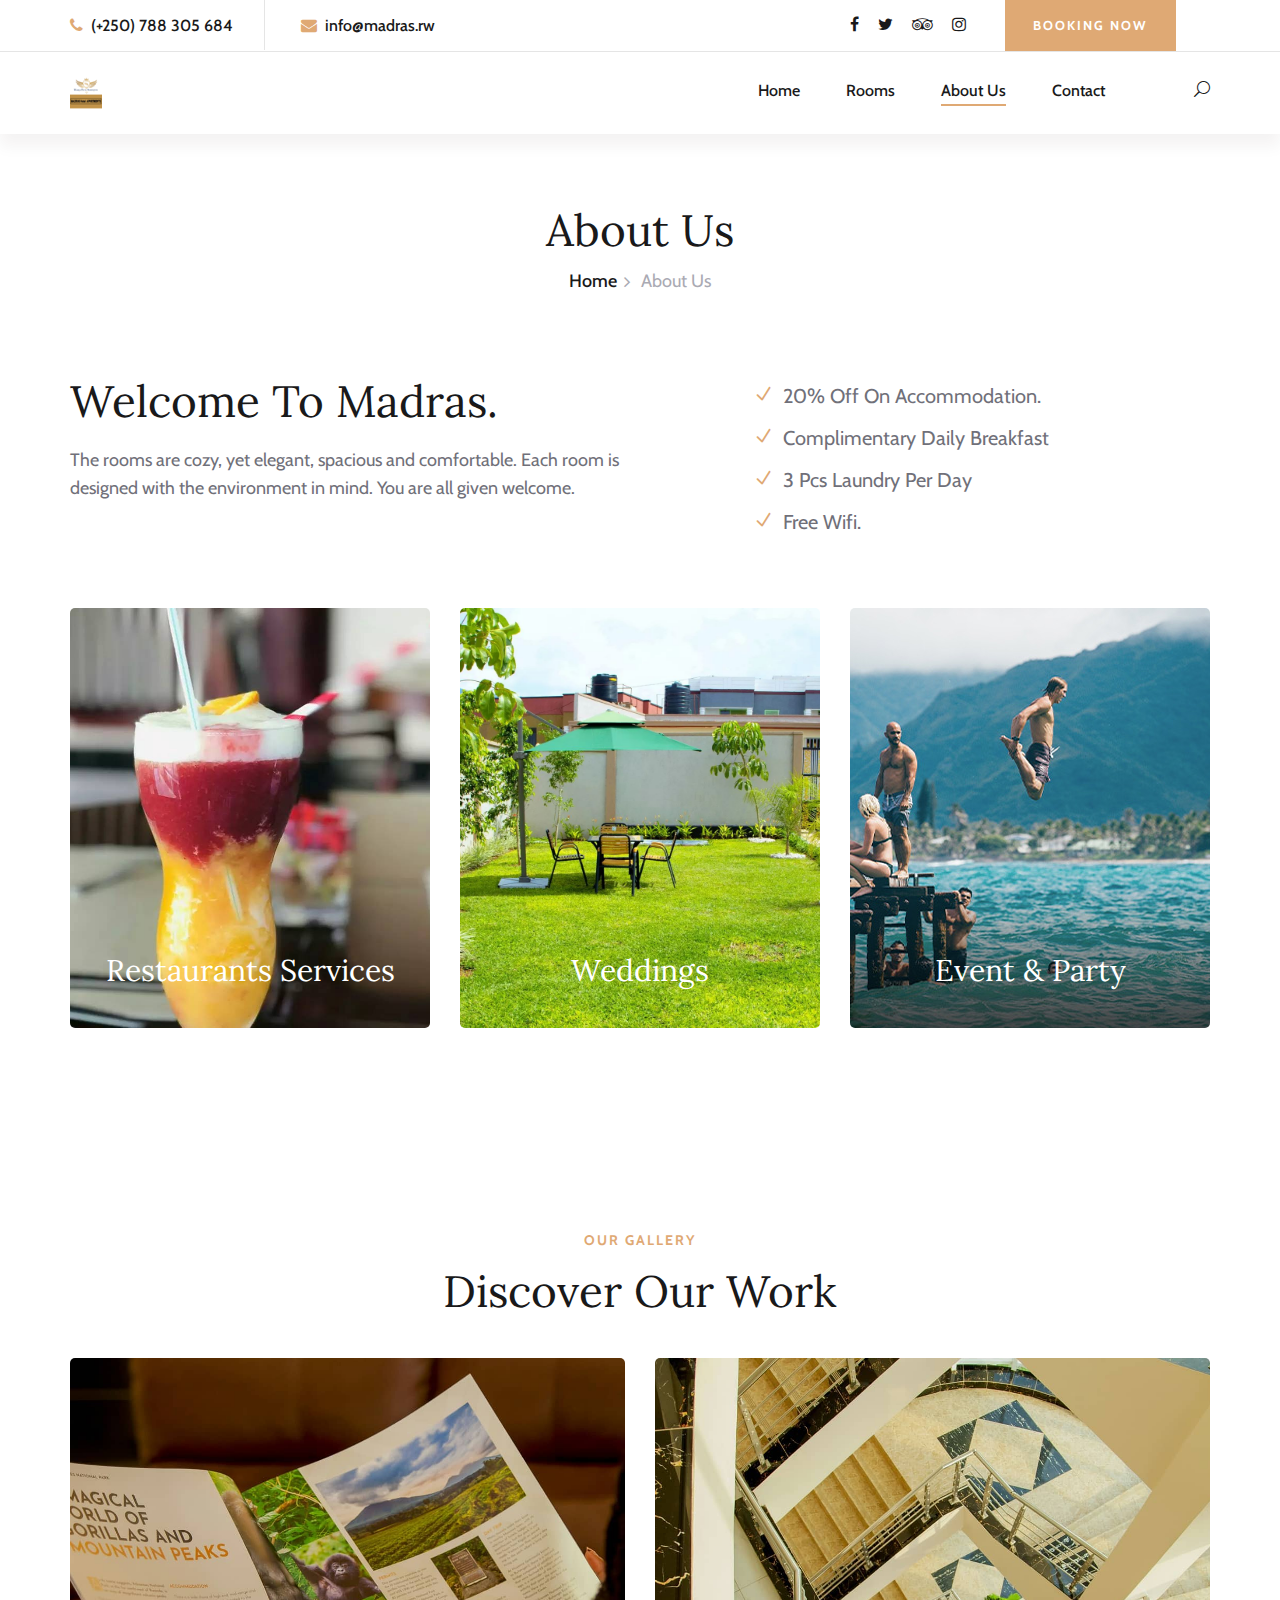
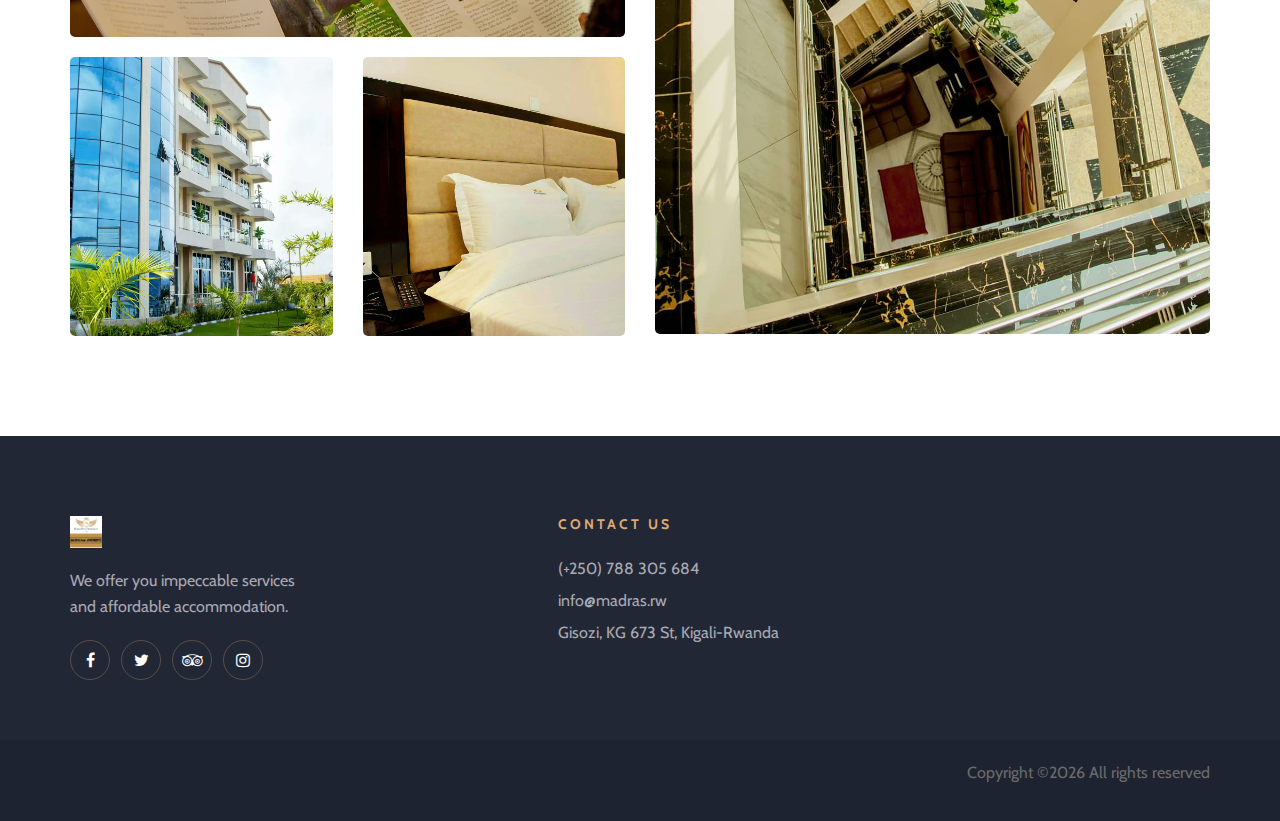
==== about-us.html @ 55b296b3 "Hotel design" ====
<!DOCTYPE html>
<html lang="zxx">

<head>
    <meta charset="UTF-8">
    <meta name="description" content="Sona Template">
    <meta name="keywords" content="Sona, unica, creative, html">
    <meta name="viewport" content="width=device-width, initial-scale=1.0">
    <meta http-equiv="X-UA-Compatible" content="ie=edge">
    <title>Sona | Template</title>

    <!-- Google Font -->
    <link href="https://fonts.googleapis.com/css?family=Lora:400,700&display=swap" rel="stylesheet">
    <link href="https://fonts.googleapis.com/css?family=Cabin:400,500,600,700&display=swap" rel="stylesheet">

    <!-- Css Styles -->
    <link rel="stylesheet" href="css/bootstrap.min.css" type="text/css">
    <link rel="stylesheet" href="css/font-awesome.min.css" type="text/css">
    <link rel="stylesheet" href="css/elegant-icons.css" type="text/css">
    <link rel="stylesheet" href="css/flaticon.css" type="text/css">
    <link rel="stylesheet" href="css/owl.carousel.min.css" type="text/css">
    <link rel="stylesheet" href="css/nice-select.css" type="text/css">
    <link rel="stylesheet" href="css/jquery-ui.min.css" type="text/css">
    <link rel="stylesheet" href="css/magnific-popup.css" type="text/css">
    <link rel="stylesheet" href="css/slicknav.min.css" type="text/css">
    <link rel="stylesheet" href="css/style.css" type="text/css">
</head>

<body>
    <!-- Page Preloder -->
    <div id="preloder">
        <div class="loader"></div>
    </div>

    <!-- Offcanvas Menu Section Begin -->
    <div class="offcanvas-menu-overlay"></div>
    <div class="canvas-open">
        <i class="icon_menu"></i>
    </div>
    <div class="offcanvas-menu-wrapper">
        <div class="canvas-close">
            <i class="icon_close"></i>
        </div>
        <div class="search-icon search-switch">
            <i class="icon_search"></i>
        </div>
        <!-- <div class="header-configure-area">
            <div class="language-option">
                <img src="img/flag.jpg" alt="">
                <span>EN <i class="fa fa-angle-down"></i></span>
                <div class="flag-dropdown">
                    <ul>
                        <li><a href="#">Zi</a></li>
                        <li><a href="#">Fr</a></li>
                    </ul>
                </div>
            </div>
            <a href="#" class="bk-btn">Booking Now</a>
        </div> -->
        <nav class="mainmenu mobile-menu">
            <ul>
                <li><a href="./index.html">Home</a></li>
                <li><a href="./rooms.html">Rooms</a></li>
                <li class="active"><a href="./about-us.html">About Us</a></li>
                <li><a href="./contact.html">Contact</a></li>
            </ul>
        </nav>
        <div id="mobile-menu-wrap"></div>
        <div class="top-social">
            <a href="https://web.facebook.com/madras.madras.7393"><i class="fa fa-facebook"></i></a>
            <a href="https://twitter.com/MadrasApartment"><i class="fa fa-twitter"></i></a>
            <a href="https://www.tripadvisor.com/Hotel_Review-g293829-d23548851-Reviews-Madras_Hotel_Apartments-Kigali_Kigali_Province.html"><i class="fa fa-tripadvisor"></i></a>
            <a href="https://www.instagram.com/madras_apartments/"><i class="fa fa-instagram"></i></a>
        </div>
        <ul class="top-widget">
            <li><i class="fa fa-phone"></i> (+250) 788 305 684</li>
            <li><i class="fa fa-envelope"></i> info@madras.rw</li>
        </ul>
    </div>
    <!-- Offcanvas Menu Section End -->

    <!-- Header Section Begin -->
    <header class="header-section header-normal">
        <div class="top-nav">
            <div class="container">
                <div class="row">
                    <div class="col-lg-6">
                        <ul class="tn-left">
                            <li><i class="fa fa-phone"></i> (+250) 788 305 684</li>
                            <li><i class="fa fa-envelope"></i> info@madras.rw</li>
                        </ul>
                    </div>
                    <div class="col-lg-6">
                        <div class="tn-right">
                            <div class="top-social">
                                <a href="https://web.facebook.com/madras.madras.7393"><i class="fa fa-facebook"></i></a>
                                <a href="https://twitter.com/MadrasApartment"><i class="fa fa-twitter"></i></a>
                                <a href="https://www.tripadvisor.com/Hotel_Review-g293829-d23548851-Reviews-Madras_Hotel_Apartments-Kigali_Kigali_Province.html"><i class="fa fa-tripadvisor"></i></a>
                                <a href="https://www.instagram.com/madras_apartments/"><i class="fa fa-instagram"></i></a>
                            </div>
                            <a href="#" class="bk-btn">Booking Now</a>
                            <div class="language-option">
                                
                            </div>
                        </div>
                    </div>
                </div>
            </div>
        </div>
        <div class="menu-item">
            <div class="container">
                <div class="row">
                    <div class="col-lg-2">
                        <div class="logo">
                            <a href="./index.html">
                                <img src="img/madras/logo.png" alt="">
                            </a>
                        </div>
                    </div>
                    <div class="col-lg-10">
                        <div class="nav-menu">
                            <nav class="mainmenu">
                                <ul>
                                    <li><a href="./index.html">Home</a></li>
                                    <li><a href="./rooms.html">Rooms</a></li>
                                    <li class="active"><a href="./about-us.html">About Us</a></li>
                                    <li><a href="./contact.html">Contact</a></li>
                                </ul>
                            </nav>
                            <div class="nav-right search-switch">
                                <i class="icon_search"></i>
                            </div>
                        </div>
                    </div>
                </div>
            </div>
        </div>
    </header>
    <!-- Header End -->

    <!-- Breadcrumb Section Begin -->
    <div class="breadcrumb-section">
        <div class="container">
            <div class="row">
                <div class="col-lg-12">
                    <div class="breadcrumb-text">
                        <h2>About Us</h2>
                        <div class="bt-option">
                            <a href="./index.html">Home</a>
                            <span>About Us</span>
                        </div>
                    </div>
                </div>
            </div>
        </div>
    </div>
    <!-- Breadcrumb Section End -->

    <!-- About Us Page Section Begin -->
    <section class="aboutus-page-section spad">
        <div class="container">
            <div class="about-page-text">
                <div class="row">
                    <div class="col-lg-6">
                        <div class="ap-title">
                            <h2>Welcome To Madras.</h2>
                            <p>The rooms are cozy, yet elegant, spacious and comfortable.
                                Each room is designed with the environment in mind. You are all given welcome.</p>
                        </div>
                    </div>
                    <div class="col-lg-5 offset-lg-1">
                        <ul class="ap-services">
                            <li><i class="icon_check"></i> 20% Off On Accommodation.</li>
                            <li><i class="icon_check"></i> Complimentary Daily Breakfast</li>
                            <li><i class="icon_check"></i> 3 Pcs Laundry Per Day</li>
                            <li><i class="icon_check"></i> Free Wifi.</li>
                            <!-- <li><i class="icon_check"></i> Discount 20% On F&B</li> -->
                        </ul>
                    </div>
                </div>
            </div>
            <div class="about-page-services">
                <div class="row">
                    <div class="col-md-4">
                        <div class="ap-service-item set-bg" data-setbg="img/madras/smoothie.jpg">
                            <div class="api-text">
                                <h3>Restaurants Services</h3>
                            </div>
                        </div>
                    </div>
                    <div class="col-md-4">
                        <div class="ap-service-item set-bg" data-setbg="img/madras/terrace.webp">
                            <div class="api-text">
                                <h3>Weddings</h3>
                            </div>
                        </div>
                    </div>
                    <div class="col-md-4">
                        <div class="ap-service-item set-bg" data-setbg="img/about/about-p3.jpg">
                            <div class="api-text">
                                <h3>Event & Party</h3>
                            </div>
                        </div>
                    </div>
                </div>
            </div>
        </div>
    </section>
    <!-- About Us Page Section End -->

    <!-- Gallery Section Begin -->
    <section class="gallery-section spad">
        <div class="container">
            <div class="row">
                <div class="col-lg-12">
                    <div class="section-title">
                        <span>Our Gallery</span>
                        <h2>Discover Our Work</h2>
                    </div>
                </div>
            </div>
            <div class="row">
                <div class="col-lg-6">
                    <div class="gallery-item set-bg" data-setbg="img/madras/lobby2.jpg">
                        <div class="gi-text">
                            <h3>Room Luxury</h3>
                        </div>
                    </div>
                    <div class="row">
                        <div class="col-sm-6">
                            <div class="gallery-item set-bg" data-setbg="img/madras/morningview.webp">
                                <div class="gi-text">
                                    <h3>Room Luxury</h3>
                                </div>
                            </div>
                        </div>
                        <div class="col-sm-6">
                            <div class="gallery-item set-bg" data-setbg="img/madras/livingroom6.jpg">
                                <div class="gi-text">
                                    <h3>Room Luxury</h3>
                                </div>
                            </div>
                        </div>
                    </div>
                </div>
                <div class="col-lg-6">
                    <div class="gallery-item large-item set-bg" data-setbg="img/madras/stairsview.jpg">
                        <div class="gi-text">
                            <h3>Room Luxury</h3>
                        </div>
                    </div>
                </div>
            </div>
        </div>
    </section>
    <!-- Gallery Section End -->

    <!-- Footer Section Begin -->
    <footer class="footer-section">
        <div class="container">
            <div class="footer-text">
                <div class="row">
                    <div class="col-lg-4">
                        <div class="ft-about">
                            <div class="logo">
                                <a href="#">
                                    <img src="img/madras/logo.png" alt="">
                                </a>
                            </div>
                            <p>We offer you impeccable services <br /> and affordable accommodation.</p>
                            <div class="fa-social">
                                <a href="https://web.facebook.com/madras.madras.7393"><i class="fa fa-facebook"></i></a>
                                <a href="https://twitter.com/MadrasApartment"><i class="fa fa-twitter"></i></a>
                                <a href="https://www.tripadvisor.com/Hotel_Review-g293829-d23548851-Reviews-Madras_Hotel_Apartments-Kigali_Kigali_Province.html"><i class="fa fa-tripadvisor"></i></a>
                                <a href="https://www.instagram.com/madras_apartments/"><i class="fa fa-instagram"></i></a>
                            </div>
                        </div>
                    </div>
                    <div class="col-lg-3 offset-lg-1">
                        <div class="ft-contact">
                            <h6>Contact Us</h6>
                            <ul>
                                <li>(+250) 788 305 684</li>
                                <li>info@madras.rw</li>
                                <li>Gisozi, KG 673 St, Kigali-Rwanda</li>
                            </ul>
                        </div>
                    </div>
                    <div class="col-lg-3 offset-lg-1">
                        
                    </div>
                </div>
            </div>
        </div>
        <div class="copyright-option">
            <div class="container">
                <div class="row">
                    <div class="col-lg-7">
                        <!-- <ul>
                            <li><a href="#">Contact</a></li>
                            <li><a href="#">Terms of use</a></li>
                            <li><a href="#">Privacy</a></li>
                            <li><a href="#">Environmental Policy</a></li>
                        </ul> -->
                    </div>
                    <div class="col-lg-5">
                        <div class="co-text"><p>Copyright &copy;<script>document.write(new Date().getFullYear());</script> All rights reserved </p></div>
                    </div>
                </div>
            </div>
        </div>
    </footer>
    <!-- Footer Section End -->

    <!-- Search model Begin -->
    <div class="search-model">
        <div class="h-100 d-flex align-items-center justify-content-center">
            <div class="search-close-switch"><i class="icon_close"></i></div>
            <form class="search-model-form">
                <input type="text" id="search-input" placeholder="Search here.....">
            </form>
        </div>
    </div>
    <!-- Search model end -->

    <!-- Js Plugins -->
    <script src="js/jquery-3.3.1.min.js"></script>
    <script src="js/bootstrap.min.js"></script>
    <script src="js/jquery.magnific-popup.min.js"></script>
    <script src="js/jquery.nice-select.min.js"></script>
    <script src="js/jquery-ui.min.js"></script>
    <script src="js/jquery.slicknav.js"></script>
    <script src="js/owl.carousel.min.js"></script>
    <script src="js/main.js"></script>
</body>

</html>
---- css/elegant-icons.css ----
@font-face {
	font-family: 'ElegantIcons';
	src:url('../fonts/ElegantIcons.eot');
	src:url('../fonts/ElegantIcons.eot?#iefix') format('embedded-opentype'),
		url('../fonts/ElegantIcons.woff') format('woff'),
		url('../fonts/ElegantIcons.ttf') format('truetype'),
		url('../fonts/ElegantIcons.svg#ElegantIcons') format('svg');
	font-weight: normal;
	font-style: normal;
}

/* Use the following CSS code if you want to use data attributes for inserting your icons */
[data-icon]:before {
	font-family: 'ElegantIcons';
	content: attr(data-icon);
	speak: none;
	font-weight: normal;
	font-variant: normal;
	text-transform: none;
	line-height: 1;
	-webkit-font-smoothing: antialiased;
	-moz-osx-font-smoothing: grayscale;
}

/* Use the following CSS code if you want to have a class per icon */
/*
Instead of a list of all class selectors,
you can use the generic selector below, but it's slower:
[class*="your-class-prefix"] {
*/
.arrow_up, .arrow_down, .arrow_left, .arrow_right, .arrow_left-up, .arrow_right-up, .arrow_right-down, .arrow_left-down, .arrow-up-down, .arrow_up-down_alt, .arrow_left-right_alt, .arrow_left-right, .arrow_expand_alt2, .arrow_expand_alt, .arrow_condense, .arrow_expand, .arrow_move, .arrow_carrot-up, .arrow_carrot-down, .arrow_carrot-left, .arrow_carrot-right, .arrow_carrot-2up, .arrow_carrot-2down, .arrow_carrot-2left, .arrow_carrot-2right, .arrow_carrot-up_alt2, .arrow_carrot-down_alt2, .arrow_carrot-left_alt2, .arrow_carrot-right_alt2, .arrow_carrot-2up_alt2, .arrow_carrot-2down_alt2, .arrow_carrot-2left_alt2, .arrow_carrot-2right_alt2, .arrow_triangle-up, .arrow_triangle-down, .arrow_triangle-left, .arrow_triangle-right, .arrow_triangle-up_alt2, .arrow_triangle-down_alt2, .arrow_triangle-left_alt2, .arrow_triangle-right_alt2, .arrow_back, .icon_minus-06, .icon_plus, .icon_close, .icon_check, .icon_minus_alt2, .icon_plus_alt2, .icon_close_alt2, .icon_check_alt2, .icon_zoom-out_alt, .icon_zoom-in_alt, .icon_search, .icon_box-empty, .icon_box-selected, .icon_minus-box, .icon_plus-box, .icon_box-checked, .icon_circle-empty, .icon_circle-slelected, .icon_stop_alt2, .icon_stop, .icon_pause_alt2, .icon_pause, .icon_menu, .icon_menu-square_alt2, .icon_menu-circle_alt2, .icon_ul, .icon_ol, .icon_adjust-horiz, .icon_adjust-vert, .icon_document_alt, .icon_documents_alt, .icon_pencil, .icon_pencil-edit_alt, .icon_pencil-edit, .icon_folder-alt, .icon_folder-open_alt, .icon_folder-add_alt, .icon_info_alt, .icon_error-oct_alt, .icon_error-circle_alt, .icon_error-triangle_alt, .icon_question_alt2, .icon_question, .icon_comment_alt, .icon_chat_alt, .icon_vol-mute_alt, .icon_volume-low_alt, .icon_volume-high_alt, .icon_quotations, .icon_quotations_alt2, .icon_clock_alt, .icon_lock_alt, .icon_lock-open_alt, .icon_key_alt, .icon_cloud_alt, .icon_cloud-upload_alt, .icon_cloud-download_alt, .icon_image, .icon_images, .icon_lightbulb_alt, .icon_gift_alt, .icon_house_alt, .icon_genius, .icon_mobile, .icon_tablet, .icon_laptop, .icon_desktop, .icon_camera_alt, .icon_mail_alt, .icon_cone_alt, .icon_ribbon_alt, .icon_bag_alt, .icon_creditcard, .icon_cart_alt, .icon_paperclip, .icon_tag_alt, .icon_tags_alt, .icon_trash_alt, .icon_cursor_alt, .icon_mic_alt, .icon_compass_alt, .icon_pin_alt, .icon_pushpin_alt, .icon_map_alt, .icon_drawer_alt, .icon_toolbox_alt, .icon_book_alt, .icon_calendar, .icon_film, .icon_table, .icon_contacts_alt, .icon_headphones, .icon_lifesaver, .icon_piechart, .icon_refresh, .icon_link_alt, .icon_link, .icon_loading, .icon_blocked, .icon_archive_alt, .icon_heart_alt, .icon_star_alt, .icon_star-half_alt, .icon_star, .icon_star-half, .icon_tools, .icon_tool, .icon_cog, .icon_cogs, .arrow_up_alt, .arrow_down_alt, .arrow_left_alt, .arrow_right_alt, .arrow_left-up_alt, .arrow_right-up_alt, .arrow_right-down_alt, .arrow_left-down_alt, .arrow_condense_alt, .arrow_expand_alt3, .arrow_carrot_up_alt, .arrow_carrot-down_alt, .arrow_carrot-left_alt, .arrow_carrot-right_alt, .arrow_carrot-2up_alt, .arrow_carrot-2dwnn_alt, .arrow_carrot-2left_alt, .arrow_carrot-2right_alt, .arrow_triangle-up_alt, .arrow_triangle-down_alt, .arrow_triangle-left_alt, .arrow_triangle-right_alt, .icon_minus_alt, .icon_plus_alt, .icon_close_alt, .icon_check_alt, .icon_zoom-out, .icon_zoom-in, .icon_stop_alt, .icon_menu-square_alt, .icon_menu-circle_alt, .icon_document, .icon_documents, .icon_pencil_alt, .icon_folder, .icon_folder-open, .icon_folder-add, .icon_folder_upload, .icon_folder_download, .icon_info, .icon_error-circle, .icon_error-oct, .icon_error-triangle, .icon_question_alt, .icon_comment, .icon_chat, .icon_vol-mute, .icon_volume-low, .icon_volume-high, .icon_quotations_alt, .icon_clock, .icon_lock, .icon_lock-open, .icon_key, .icon_cloud, .icon_cloud-upload, .icon_cloud-download, .icon_lightbulb, .icon_gift, .icon_house, .icon_camera, .icon_mail, .icon_cone, .icon_ribbon, .icon_bag, .icon_cart, .icon_tag, .icon_tags, .icon_trash, .icon_cursor, .icon_mic, .icon_compass, .icon_pin, .icon_pushpin, .icon_map, .icon_drawer, .icon_toolbox, .icon_book, .icon_contacts, .icon_archive, .icon_heart, .icon_profile, .icon_group, .icon_grid-2x2, .icon_grid-3x3, .icon_music, .icon_pause_alt, .icon_phone, .icon_upload, .icon_download, .social_facebook, .social_twitter, .social_pinterest, .social_googleplus, .social_tumblr, .social_tumbleupon, .social_wordpress, .social_instagram, .social_dribbble, .social_vimeo, .social_linkedin, .social_rss, .social_deviantart, .social_share, .social_myspace, .social_skype, .social_youtube, .social_picassa, .social_googledrive, .social_flickr, .social_blogger, .social_spotify, .social_delicious, .social_facebook_circle, .social_twitter_circle, .social_pinterest_circle, .social_googleplus_circle, .social_tumblr_circle, .social_stumbleupon_circle, .social_wordpress_circle, .social_instagram_circle, .social_dribbble_circle, .social_vimeo_circle, .social_linkedin_circle, .social_rss_circle, .social_deviantart_circle, .social_share_circle, .social_myspace_circle, .social_skype_circle, .social_youtube_circle, .social_picassa_circle, .social_googledrive_alt2, .social_flickr_circle, .social_blogger_circle, .social_spotify_circle, .social_delicious_circle, .social_facebook_square, .social_twitter_square, .social_pinterest_square, .social_googleplus_square, .social_tumblr_square, .social_stumbleupon_square, .social_wordpress_square, .social_instagram_square, .social_dribbble_square, .social_vimeo_square, .social_linkedin_square, .social_rss_square, .social_deviantart_square, .social_share_square, .social_myspace_square, .social_skype_square, .social_youtube_square, .social_picassa_square, .social_googledrive_square, .social_flickr_square, .social_blogger_square, .social_spotify_square, .social_delicious_square, .icon_printer, .icon_calulator, .icon_building, .icon_floppy, .icon_drive, .icon_search-2, .icon_id, .icon_id-2, .icon_puzzle, .icon_like, .icon_dislike, .icon_mug, .icon_currency, .icon_wallet, .icon_pens, .icon_easel, .icon_flowchart, .icon_datareport, .icon_briefcase, .icon_shield, .icon_percent, .icon_globe, .icon_globe-2, .icon_target, .icon_hourglass, .icon_balance, .icon_rook, .icon_printer-alt, .icon_calculator_alt, .icon_building_alt, .icon_floppy_alt, .icon_drive_alt, .icon_search_alt, .icon_id_alt, .icon_id-2_alt, .icon_puzzle_alt, .icon_like_alt, .icon_dislike_alt, .icon_mug_alt, .icon_currency_alt, .icon_wallet_alt, .icon_pens_alt, .icon_easel_alt, .icon_flowchart_alt, .icon_datareport_alt, .icon_briefcase_alt, .icon_shield_alt, .icon_percent_alt, .icon_globe_alt, .icon_clipboard {
	font-family: 'ElegantIcons';
	speak: none;
	font-style: normal;
	font-weight: normal;
	font-variant: normal;
	text-transform: none;
	line-height: 1;
	-webkit-font-smoothing: antialiased;
}
.arrow_up:before {
	content: "\21";
}
.arrow_down:before {
	content: "\22";
}
.arrow_left:before {
	content: "\23";
}
.arrow_right:before {
	content: "\24";
}
.arrow_left-up:before {
	content: "\25";
}
.arrow_right-up:before {
	content: "\26";
}
.arrow_right-down:before {
	content: "\27";
}
.arrow_left-down:before {
	content: "\28";
}
.arrow-up-down:before {
	content: "\29";
}
.arrow_up-down_alt:before {
	content: "\2a";
}
.arrow_left-right_alt:before {
	content: "\2b";
}
.arrow_left-right:before {
	content: "\2c";
}
.arrow_expand_alt2:before {
	content: "\2d";
}
.arrow_expand_alt:before {
	content: "\2e";
}
.arrow_condense:before {
	content: "\2f";
}
.arrow_expand:before {
	content: "\30";
}
.arrow_move:before {
	content: "\31";
}
.arrow_carrot-up:before {
	content: "\32";
}
.arrow_carrot-down:before {
	content: "\33";
}
.arrow_carrot-left:before {
	content: "\34";
}
.arrow_carrot-right:before {
	content: "\35";
}
.arrow_carrot-2up:before {
	content: "\36";
}
.arrow_carrot-2down:before {
	content: "\37";
}
.arrow_carrot-2left:before {
	content: "\38";
}
.arrow_carrot-2right:before {
	content: "\39";
}
.arrow_carrot-up_alt2:before {
	content: "\3a";
}
.arrow_carrot-down_alt2:before {
	content: "\3b";
}
.arrow_carrot-left_alt2:before {
	content: "\3c";
}
.arrow_carrot-right_alt2:before {
	content: "\3d";
}
.arrow_carrot-2up_alt2:before {
	content: "\3e";
}
.arrow_carrot-2down_alt2:before {
	content: "\3f";
}
.arrow_carrot-2left_alt2:before {
	content: "\40";
}
.arrow_carrot-2right_alt2:before {
	content: "\41";
}
.arrow_triangle-up:before {
	content: "\42";
}
.arrow_triangle-down:before {
	content: "\43";
}
.arrow_triangle-left:before {
	content: "\44";
}
.arrow_triangle-right:before {
	content: "\45";
}
.arrow_triangle-up_alt2:before {
	content: "\46";
}
.arrow_triangle-down_alt2:before {
	content: "\47";
}
.arrow_triangle-left_alt2:before {
	content: "\48";
}
.arrow_triangle-right_alt2:before {
	content: "\49";
}
.arrow_back:before {
	content: "\4a";
}
.icon_minus-06:before {
	content: "\4b";
}
.icon_plus:before {
	content: "\4c";
}
.icon_close:before {
	content: "\4d";
}
.icon_check:before {
	content: "\4e";
}
.icon_minus_alt2:before {
	content: "\4f";
}
.icon_plus_alt2:before {
	content: "\50";
}
.icon_close_alt2:before {
	content: "\51";
}
.icon_check_alt2:before {
	content: "\52";
}
.icon_zoom-out_alt:before {
	content: "\53";
}
.icon_zoom-in_alt:before {
	content: "\54";
}
.icon_search:before {
	content: "\55";
}
.icon_box-empty:before {
	content: "\56";
}
.icon_box-selected:before {
	content: "\57";
}
.icon_minus-box:before {
	content: "\58";
}
.icon_plus-box:before {
	content: "\59";
}
.icon_box-checked:before {
	content: "\5a";
}
.icon_circle-empty:before {
	content: "\5b";
}
.icon_circle-slelected:before {
	content: "\5c";
}
.icon_stop_alt2:before {
	content: "\5d";
}
.icon_stop:before {
	content: "\5e";
}
.icon_pause_alt2:before {
	content: "\5f";
}
.icon_pause:before {
	content: "\60";
}
.icon_menu:before {
	content: "\61";
}
.icon_menu-square_alt2:before {
	content: "\62";
}
.icon_menu-circle_alt2:before {
	content: "\63";
}
.icon_ul:before {
	content: "\64";
}
.icon_ol:before {
	content: "\65";
}
.icon_adjust-horiz:before {
	content: "\66";
}
.icon_adjust-vert:before {
	content: "\67";
}
.icon_document_alt:before {
	content: "\68";
}
.icon_documents_alt:before {
	content: "\69";
}
.icon_pencil:before {
	content: "\6a";
}
.icon_pencil-edit_alt:before {
	content: "\6b";
}
.icon_pencil-edit:before {
	content: "\6c";
}
.icon_folder-alt:before {
	content: "\6d";
}
.icon_folder-open_alt:before {
	content: "\6e";
}
.icon_folder-add_alt:before {
	content: "\6f";
}
.icon_info_alt:before {
	content: "\70";
}
.icon_error-oct_alt:before {
	content: "\71";
}
.icon_error-circle_alt:before {
	content: "\72";
}
.icon_error-triangle_alt:before {
	content: "\73";
}
.icon_question_alt2:before {
	content: "\74";
}
.icon_question:before {
	content: "\75";
}
.icon_comment_alt:before {
	content: "\76";
}
.icon_chat_alt:before {
	content: "\77";
}
.icon_vol-mute_alt:before {
	content: "\78";
}
.icon_volume-low_alt:before {
	content: "\79";
}
.icon_volume-high_alt:before {
	content: "\7a";
}
.icon_quotations:before {
	content: "\7b";
}
.icon_quotations_alt2:before {
	content: "\7c";
}
.icon_clock_alt:before {
	content: "\7d";
}
.icon_lock_alt:before {
	content: "\7e";
}
.icon_lock-open_alt:before {
	content: "\e000";
}
.icon_key_alt:before {
	content: "\e001";
}
.icon_cloud_alt:before {
	content: "\e002";
}
.icon_cloud-upload_alt:before {
	content: "\e003";
}
.icon_cloud-download_alt:before {
	content: "\e004";
}
.icon_image:before {
	content: "\e005";
}
.icon_images:before {
	content: "\e006";
}
.icon_lightbulb_alt:before {
	content: "\e007";
}
.icon_gift_alt:before {
	content: "\e008";
}
.icon_house_alt:before {
	content: "\e009";
}
.icon_genius:before {
	content: "\e00a";
}
.icon_mobile:before {
	content: "\e00b";
}
.icon_tablet:before {
	content: "\e00c";
}
.icon_laptop:before {
	content: "\e00d";
}
.icon_desktop:before {
	content: "\e00e";
}
.icon_camera_alt:before {
	content: "\e00f";
}
.icon_mail_alt:before {
	content: "\e010";
}
.icon_cone_alt:before {
	content: "\e011";
}
.icon_ribbon_alt:before {
	content: "\e012";
}
.icon_bag_alt:before {
	content: "\e013";
}
.icon_creditcard:before {
	content: "\e014";
}
.icon_cart_alt:before {
	content: "\e015";
}
.icon_paperclip:before {
	content: "\e016";
}
.icon_tag_alt:before {
	content: "\e017";
}
.icon_tags_alt:before {
	content: "\e018";
}
.icon_trash_alt:before {
	content: "\e019";
}
.icon_cursor_alt:before {
	content: "\e01a";
}
.icon_mic_alt:before {
	content: "\e01b";
}
.icon_compass_alt:before {
	content: "\e01c";
}
.icon_pin_alt:before {
	content: "\e01d";
}
.icon_pushpin_alt:before {
	content: "\e01e";
}
.icon_map_alt:before {
	content: "\e01f";
}
.icon_drawer_alt:before {
	content: "\e020";
}
.icon_toolbox_alt:before {
	content: "\e021";
}
.icon_book_alt:before {
	content: "\e022";
}
.icon_calendar:before {
	content: "\e023";
}
.icon_film:before {
	content: "\e024";
}
.icon_table:before {
	content: "\e025";
}
.icon_contacts_alt:before {
	content: "\e026";
}
.icon_headphones:before {
	content: "\e027";
}
.icon_lifesaver:before {
	content: "\e028";
}
.icon_piechart:before {
	content: "\e029";
}
.icon_refresh:before {
	content: "\e02a";
}
.icon_link_alt:before {
	content: "\e02b";
}
.icon_link:before {
	content: "\e02c";
}
.icon_loading:before {
	content: "\e02d";
}
.icon_blocked:before {
	content: "\e02e";
}
.icon_archive_alt:before {
	content: "\e02f";
}
.icon_heart_alt:before {
	content: "\e030";
}
.icon_star_alt:before {
	content: "\e031";
}
.icon_star-half_alt:before {
	content: "\e032";
}
.icon_star:before {
	content: "\e033";
}
.icon_star-half:before {
	content: "\e034";
}
.icon_tools:before {
	content: "\e035";
}
.icon_tool:before {
	content: "\e036";
}
.icon_cog:before {
	content: "\e037";
}
.icon_cogs:before {
	content: "\e038";
}
.arrow_up_alt:before {
	content: "\e039";
}
.arrow_down_alt:before {
	content: "\e03a";
}
.arrow_left_alt:before {
	content: "\e03b";
}
.arrow_right_alt:before {
	content: "\e03c";
}
.arrow_left-up_alt:before {
	content: "\e03d";
}
.arrow_right-up_alt:before {
	content: "\e03e";
}
.arrow_right-down_alt:before {
	content: "\e03f";
}
.arrow_left-down_alt:before {
	content: "\e040";
}
.arrow_condense_alt:before {
	content: "\e041";
}
.arrow_expand_alt3:before {
	content: "\e042";
}
.arrow_carrot_up_alt:before {
	content: "\e043";
}
.arrow_carrot-down_alt:before {
	content: "\e044";
}
.arrow_carrot-left_alt:before {
	content: "\e045";
}
.arrow_carrot-right_alt:before {
	content: "\e046";
}
.arrow_carrot-2up_alt:before {
	content: "\e047";
}
.arrow_carrot-2dwnn_alt:before {
	content: "\e048";
}
.arrow_carrot-2left_alt:before {
	content: "\e049";
}
.arrow_carrot-2right_alt:before {
	content: "\e04a";
}
.arrow_triangle-up_alt:before {
	content: "\e04b";
}
.arrow_triangle-down_alt:before {
	content: "\e04c";
}
.arrow_triangle-left_alt:before {
	content: "\e04d";
}
.arrow_triangle-right_alt:before {
	content: "\e04e";
}
.icon_minus_alt:before {
	content: "\e04f";
}
.icon_plus_alt:before {
	content: "\e050";
}
.icon_close_alt:before {
	content: "\e051";
}
.icon_check_alt:before {
	content: "\e052";
}
.icon_zoom-out:before {
	content: "\e053";
}
.icon_zoom-in:before {
	content: "\e054";
}
.icon_stop_alt:before {
	content: "\e055";
}
.icon_menu-square_alt:before {
	content: "\e056";
}
.icon_menu-circle_alt:before {
	content: "\e057";
}
.icon_document:before {
	content: "\e058";
}
.icon_documents:before {
	content: "\e059";
}
.icon_pencil_alt:before {
	content: "\e05a";
}
.icon_folder:before {
	content: "\e05b";
}
.icon_folder-open:before {
	content: "\e05c";
}
.icon_folder-add:before {
	content: "\e05d";
}
.icon_folder_upload:before {
	content: "\e05e";
}
.icon_folder_download:before {
	content: "\e05f";
}
.icon_info:before {
	content: "\e060";
}
.icon_error-circle:before {
	content: "\e061";
}
.icon_error-oct:before {
	content: "\e062";
}
.icon_error-triangle:before {
	content: "\e063";
}
.icon_question_alt:before {
	content: "\e064";
}
.icon_comment:before {
	content: "\e065";
}
.icon_chat:before {
	content: "\e066";
}
.icon_vol-mute:before {
	content: "\e067";
}
.icon_volume-low:before {
	content: "\e068";
}
.icon_volume-high:before {
	content: "\e069";
}
.icon_quotations_alt:before {
	content: "\e06a";
}
.icon_clock:before {
	content: "\e06b";
}
.icon_lock:before {
	content: "\e06c";
}
.icon_lock-open:before {
	content: "\e06d";
}
.icon_key:before {
	content: "\e06e";
}
.icon_cloud:before {
	content: "\e06f";
}
.icon_cloud-upload:before {
	content: "\e070";
}
.icon_cloud-download:before {
	content: "\e071";
}
.icon_lightbulb:before {
	content: "\e072";
}
.icon_gift:before {
	content: "\e073";
}
.icon_house:before {
	content: "\e074";
}
.icon_camera:before {
	content: "\e075";
}
.icon_mail:before {
	content: "\e076";
}
.icon_cone:before {
	content: "\e077";
}
.icon_ribbon:before {
	content: "\e078";
}
.icon_bag:before {
	content: "\e079";
}
.icon_cart:before {
	content: "\e07a";
}
.icon_tag:before {
	content: "\e07b";
}
.icon_tags:before {
	content: "\e07c";
}
.icon_trash:before {
	content: "\e07d";
}
.icon_cursor:before {
	content: "\e07e";
}
.icon_mic:before {
	content: "\e07f";
}
.icon_compass:before {
	content: "\e080";
}
.icon_pin:before {
	content: "\e081";
}
.icon_pushpin:before {
	content: "\e082";
}
.icon_map:before {
	content: "\e083";
}
.icon_drawer:before {
	content: "\e084";
}
.icon_toolbox:before {
	content: "\e085";
}
.icon_book:before {
	content: "\e086";
}
.icon_contacts:before {
	content: "\e087";
}
.icon_archive:before {
	content: "\e088";
}
.icon_heart:before {
	content: "\e089";
}
.icon_profile:before {
	content: "\e08a";
}
.icon_group:before {
	content: "\e08b";
}
.icon_grid-2x2:before {
	content: "\e08c";
}
.icon_grid-3x3:before {
	content: "\e08d";
}
.icon_music:before {
	content: "\e08e";
}
.icon_pause_alt:before {
	content: "\e08f";
}
.icon_phone:before {
	content: "\e090";
}
.icon_upload:before {
	content: "\e091";
}
.icon_download:before {
	content: "\e092";
}
.social_facebook:before {
	content: "\e093";
}
.social_twitter:before {
	content: "\e094";
}
.social_pinterest:before {
	content: "\e095";
}
.social_googleplus:before {
	content: "\e096";
}
.social_tumblr:before {
	content: "\e097";
}
.social_tumbleupon:before {
	content: "\e098";
}
.social_wordpress:before {
	content: "\e099";
}
.social_instagram:before {
	content: "\e09a";
}
.social_dribbble:before {
	content: "\e09b";
}
.social_vimeo:before {
	content: "\e09c";
}
.social_linkedin:before {
	content: "\e09d";
}
.social_rss:before {
	content: "\e09e";
}
.social_deviantart:before {
	content: "\e09f";
}
.social_share:before {
	content: "\e0a0";
}
.social_myspace:before {
	content: "\e0a1";
}
.social_skype:before {
	content: "\e0a2";
}
.social_youtube:before {
	content: "\e0a3";
}
.social_picassa:before {
	content: "\e0a4";
}
.social_googledrive:before {
	content: "\e0a5";
}
.social_flickr:before {
	content: "\e0a6";
}
.social_blogger:before {
	content: "\e0a7";
}
.social_spotify:before {
	content: "\e0a8";
}
.social_delicious:before {
	content: "\e0a9";
}
.social_facebook_circle:before {
	content: "\e0aa";
}
.social_twitter_circle:before {
	content: "\e0ab";
}
.social_pinterest_circle:before {
	content: "\e0ac";
}
.social_googleplus_circle:before {
	content: "\e0ad";
}
.social_tumblr_circle:before {
	content: "\e0ae";
}
.social_stumbleupon_circle:before {
	content: "\e0af";
}
.social_wordpress_circle:before {
	content: "\e0b0";
}
.social_instagram_circle:before {
	content: "\e0b1";
}
.social_dribbble_circle:before {
	content: "\e0b2";
}
.social_vimeo_circle:before {
	content: "\e0b3";
}
.social_linkedin_circle:before {
	content: "\e0b4";
}
.social_rss_circle:before {
	content: "\e0b5";
}
.social_deviantart_circle:before {
	content: "\e0b6";
}
.social_share_circle:before {
	content: "\e0b7";
}
.social_myspace_circle:before {
	content: "\e0b8";
}
.social_skype_circle:before {
	content: "\e0b9";
}
.social_youtube_circle:before {
	content: "\e0ba";
}
.social_picassa_circle:before {
	content: "\e0bb";
}
.social_googledrive_alt2:before {
	content: "\e0bc";
}
.social_flickr_circle:before {
	content: "\e0bd";
}
.social_blogger_circle:before {
	content: "\e0be";
}
.social_spotify_circle:before {
	content: "\e0bf";
}
.social_delicious_circle:before {
	content: "\e0c0";
}
.social_facebook_square:before {
	content: "\e0c1";
}
.social_twitter_square:before {
	content: "\e0c2";
}
.social_pinterest_square:before {
	content: "\e0c3";
}
.social_googleplus_square:before {
	content: "\e0c4";
}
.social_tumblr_square:before {
	content: "\e0c5";
}
.social_stumbleupon_square:before {
	content: "\e0c6";
}
.social_wordpress_square:before {
	content: "\e0c7";
}
.social_instagram_square:before {
	content: "\e0c8";
}
.social_dribbble_square:before {
	content: "\e0c9";
}
.social_vimeo_square:before {
	content: "\e0ca";
}
.social_linkedin_square:before {
	content: "\e0cb";
}
.social_rss_square:before {
	content: "\e0cc";
}
.social_deviantart_square:before {
	content: "\e0cd";
}
.social_share_square:before {
	content: "\e0ce";
}
.social_myspace_square:before {
	content: "\e0cf";
}
.social_skype_square:before {
	content: "\e0d0";
}
.social_youtube_square:before {
	content: "\e0d1";
}
.social_picassa_square:before {
	content: "\e0d2";
}
.social_googledrive_square:before {
	content: "\e0d3";
}
.social_flickr_square:before {
	content: "\e0d4";
}
.social_blogger_square:before {
	content: "\e0d5";
}
.social_spotify_square:before {
	content: "\e0d6";
}
.social_delicious_square:before {
	content: "\e0d7";
}
.icon_printer:before {
	content: "\e103";
}
.icon_calulator:before {
	content: "\e0ee";
}
.icon_building:before {
	content: "\e0ef";
}
.icon_floppy:before {
	content: "\e0e8";
}
.icon_drive:before {
	content: "\e0ea";
}
.icon_search-2:before {
	content: "\e101";
}
.icon_id:before {
	content: "\e107";
}
.icon_id-2:before {
	content: "\e108";
}
.icon_puzzle:before {
	content: "\e102";
}
.icon_like:before {
	content: "\e106";
}
.icon_dislike:before {
	content: "\e0eb";
}
.icon_mug:before {
	content: "\e105";
}
.icon_currency:before {
	content: "\e0ed";
}
.icon_wallet:before {
	content: "\e100";
}
.icon_pens:before {
	content: "\e104";
}
.icon_easel:before {
	content: "\e0e9";
}
.icon_flowchart:before {
	content: "\e109";
}
.icon_datareport:before {
	content: "\e0ec";
}
.icon_briefcase:before {
	content: "\e0fe";
}
.icon_shield:before {
	content: "\e0f6";
}
.icon_percent:before {
	content: "\e0fb";
}
.icon_globe:before {
	content: "\e0e2";
}
.icon_globe-2:before {
	content: "\e0e3";
}
.icon_target:before {
	content: "\e0f5";
}
.icon_hourglass:before {
	content: "\e0e1";
}
.icon_balance:before {
	content: "\e0ff";
}
.icon_rook:before {
	content: "\e0f8";
}
.icon_printer-alt:before {
	content: "\e0fa";
}
.icon_calculator_alt:before {
	content: "\e0e7";
}
.icon_building_alt:before {
	content: "\e0fd";
}
.icon_floppy_alt:before {
	content: "\e0e4";
}
.icon_drive_alt:before {
	content: "\e0e5";
}
.icon_search_alt:before {
	content: "\e0f7";
}
.icon_id_alt:before {
	content: "\e0e0";
}
.icon_id-2_alt:before {
	content: "\e0fc";
}
.icon_puzzle_alt:before {
	content: "\e0f9";
}
.icon_like_alt:before {
	content: "\e0dd";
}
.icon_dislike_alt:before {
	content: "\e0f1";
}
.icon_mug_alt:before {
	content: "\e0dc";
}
.icon_currency_alt:before {
	content: "\e0f3";
}
.icon_wallet_alt:before {
	content: "\e0d8";
}
.icon_pens_alt:before {
	content: "\e0db";
}
.icon_easel_alt:before {
	content: "\e0f0";
}
.icon_flowchart_alt:before {
	content: "\e0df";
}
.icon_datareport_alt:before {
	content: "\e0f2";
}
.icon_briefcase_alt:before {
	content: "\e0f4";
}
.icon_shield_alt:before {
	content: "\e0d9";
}
.icon_percent_alt:before {
	content: "\e0da";
}
.icon_globe_alt:before {
	content: "\e0de";
}
.icon_clipboard:before {
	content: "\e0e6";
}


	.glyph {
		float: left;
		text-align: center;
		padding: .75em;
		margin: .4em 1.5em .75em 0;
		width: 6em;
text-shadow: none;
	}
        .glyph_big {
        font-size: 128px;
        color: #59c5dc;
        float: left;
        margin-right: 20px;
        }

        .glyph div { padding-bottom: 10px;}

	.glyph input {
		font-family: consolas, monospace;
		font-size: 12px;
		width: 100%;
		text-align: center;
		border: 0;
		box-shadow: 0 0 0 1px #ccc;
		padding: .2em;
                -moz-border-radius: 5px;
                -webkit-border-radius: 5px;
	}
	.centered {
		margin-left: auto;
		margin-right: auto;
	}
	.glyph .fs1 {
		font-size: 2em;
	}
---- css/flaticon.css ----
/*
  	Flaticon icon font: Flaticon
  	Creation date: 25/01/2019 11:32
  	*/

@font-face {
  font-family: "Flaticon";
  src: url("../fonts/Flaticon.eot");
  src: url("../fonts/Flaticon.eot?#iefix") format("embedded-opentype"),
       url("../fonts/Flaticon.woff") format("woff"),
       url("../fonts/Flaticon.ttf") format("truetype"),
       url("../fonts/Flaticon.svg#Flaticon") format("svg");
  font-weight: normal;
  font-style: normal;
}

@media screen and (-webkit-min-device-pixel-ratio:0) {
  @font-face {
    font-family: "Flaticon";
    src: url("../fonts/Flaticon.svg#Flaticon") format("svg");
  }
}

[class^="flaticon-"]:before, [class*=" flaticon-"]:before,
[class^="flaticon-"]:after, [class*=" flaticon-"]:after {   
  font-family: Flaticon;
  font-size: 50px;
  font-style: normal;
  margin-left: 0;
}

.flaticon-001-luggage:before { content: "\f100"; }
.flaticon-002-breakfast:before { content: "\f101"; }
.flaticon-003-air-conditioner:before { content: "\f102"; }
.flaticon-004-fridge:before { content: "\f103"; }
.flaticon-005-tea:before { content: "\f104"; }
.flaticon-006-dumbbell:before { content: "\f105"; }
.flaticon-007-swimming-pool:before { content: "\f106"; }
.flaticon-008-heater:before { content: "\f107"; }
.flaticon-009-cctv:before { content: "\f108"; }
.flaticon-010-newspaper:before { content: "\f109"; }
.flaticon-011-no-smoking:before { content: "\f10a"; }
.flaticon-012-cocktail:before { content: "\f10b"; }
.flaticon-013-safety-box:before { content: "\f10c"; }
.flaticon-014-ring-bell:before { content: "\f10d"; }
.flaticon-015-door-hanger:before { content: "\f10e"; }
.flaticon-016-washing-machine:before { content: "\f10f"; }
.flaticon-017-sunbed:before { content: "\f110"; }
.flaticon-018-iron:before { content: "\f111"; }
.flaticon-019-television:before { content: "\f112"; }
.flaticon-020-telephone:before { content: "\f113"; }
.flaticon-021-flip-flops:before { content: "\f114"; }
.flaticon-022-clock:before { content: "\f115"; }
.flaticon-023-hair-dryer:before { content: "\f116"; }
.flaticon-024-towel:before { content: "\f117"; }
.flaticon-025-pillow:before { content: "\f118"; }
.flaticon-026-bed:before { content: "\f119"; }
.flaticon-027-mirror:before { content: "\f11a"; }
.flaticon-028-vacuum-cleaner:before { content: "\f11b"; }
.flaticon-029-wifi:before { content: "\f11c"; }
.flaticon-030-bathtub:before { content: "\f11d"; }
.flaticon-031-elevator:before { content: "\f11e"; }
.flaticon-032-armchair:before { content: "\f11f"; }
.flaticon-033-dinner:before { content: "\f120"; }
.flaticon-034-camera:before { content: "\f121"; }
.flaticon-035-eight-ball:before { content: "\f122"; }
.flaticon-036-parking:before { content: "\f123"; }
.flaticon-037-sink:before { content: "\f124"; }
.flaticon-038-five-stars:before { content: "\f125"; }
.flaticon-039-three-stars:before { content: "\f126"; }
.flaticon-040-key-card:before { content: "\f127"; }
.flaticon-041-lamp:before { content: "\f128"; }
.flaticon-042-menu:before { content: "\f129"; }
.flaticon-043-room-service:before { content: "\f12a"; }
.flaticon-044-clock-1:before { content: "\f12b"; }
.flaticon-045-door:before { content: "\f12c"; }
.flaticon-046-toothbrush:before { content: "\f12d"; }
.flaticon-047-calendar:before { content: "\f12e"; }
.flaticon-048-door-handle:before { content: "\f12f"; }
.flaticon-049-power-socket:before { content: "\f130"; }
.flaticon-050-bellboy:before { content: "\f131"; }
---- css/nice-select.css ----
.nice-select {
  -webkit-tap-highlight-color: transparent;
  background-color: #fff;
  border-radius: 5px;
  border: solid 1px #e8e8e8;
  box-sizing: border-box;
  clear: both;
  cursor: pointer;
  display: block;
  float: left;
  font-family: inherit;
  font-size: 14px;
  font-weight: normal;
  height: 42px;
  line-height: 40px;
  outline: none;
  padding-left: 18px;
  padding-right: 30px;
  position: relative;
  text-align: left !important;
  -webkit-transition: all 0.2s ease-in-out;
  transition: all 0.2s ease-in-out;
  -webkit-user-select: none;
     -moz-user-select: none;
      -ms-user-select: none;
          user-select: none;
  white-space: nowrap;
  width: auto; }
  .nice-select:hover {
    border-color: #dbdbdb; }
  .nice-select:active, .nice-select.open, .nice-select:focus {
    border-color: #999; }
  .nice-select:after {
    border-bottom: 2px solid #999;
    border-right: 2px solid #999;
    content: '';
    display: block;
    height: 5px;
    margin-top: -4px;
    pointer-events: none;
    position: absolute;
    right: 12px;
    top: 50%;
    -webkit-transform-origin: 66% 66%;
        -ms-transform-origin: 66% 66%;
            transform-origin: 66% 66%;
    -webkit-transform: rotate(45deg);
        -ms-transform: rotate(45deg);
            transform: rotate(45deg);
    -webkit-transition: all 0.15s ease-in-out;
    transition: all 0.15s ease-in-out;
    width: 5px; }
  .nice-select.open:after {
    -webkit-transform: rotate(-135deg);
        -ms-transform: rotate(-135deg);
            transform: rotate(-135deg); }
  .nice-select.open .list {
    opacity: 1;
    pointer-events: auto;
    -webkit-transform: scale(1) translateY(0);
        -ms-transform: scale(1) translateY(0);
            transform: scale(1) translateY(0); }
  .nice-select.disabled {
    border-color: #ededed;
    color: #999;
    pointer-events: none; }
    .nice-select.disabled:after {
      border-color: #cccccc; }
  .nice-select.wide {
    width: 100%; }
    .nice-select.wide .list {
      left: 0 !important;
      right: 0 !important; }
  .nice-select.right {
    float: right; }
    .nice-select.right .list {
      left: auto;
      right: 0; }
  .nice-select.small {
    font-size: 12px;
    height: 36px;
    line-height: 34px; }
    .nice-select.small:after {
      height: 4px;
      width: 4px; }
    .nice-select.small .option {
      line-height: 34px;
      min-height: 34px; }
  .nice-select .list {
    background-color: #fff;
    border-radius: 5px;
    box-shadow: 0 0 0 1px rgba(68, 68, 68, 0.11);
    box-sizing: border-box;
    margin-top: 4px;
    opacity: 0;
    overflow: hidden;
    padding: 0;
    pointer-events: none;
    position: absolute;
    top: 100%;
    left: 0;
    -webkit-transform-origin: 50% 0;
        -ms-transform-origin: 50% 0;
            transform-origin: 50% 0;
    -webkit-transform: scale(0.75) translateY(-21px);
        -ms-transform: scale(0.75) translateY(-21px);
            transform: scale(0.75) translateY(-21px);
    -webkit-transition: all 0.2s cubic-bezier(0.5, 0, 0, 1.25), opacity 0.15s ease-out;
    transition: all 0.2s cubic-bezier(0.5, 0, 0, 1.25), opacity 0.15s ease-out;
    z-index: 9; }
    .nice-select .list:hover .option:not(:hover) {
      background-color: transparent !important; }
  .nice-select .option {
    cursor: pointer;
    font-weight: 400;
    line-height: 40px;
    list-style: none;
    min-height: 40px;
    outline: none;
    padding-left: 18px;
    padding-right: 29px;
    text-align: left;
    -webkit-transition: all 0.2s;
    transition: all 0.2s; }
    .nice-select .option:hover, .nice-select .option.focus, .nice-select .option.selected.focus {
      background-color: #f6f6f6; }
    .nice-select .option.selected {
      font-weight: bold; }
    .nice-select .option.disabled {
      background-color: transparent;
      color: #999;
      cursor: default; }

.no-csspointerevents .nice-select .list {
  display: none; }

.no-csspointerevents .nice-select.open .list {
  display: block; }
---- css/style.css ----
/******************************************************************
  Template Name: Sona
  Description: Sona Hotel Html Template
  Author: Colorlib
  Author URI: https://colorlib.com
  Version: 1.0
  Created: Colorlib
******************************************************************/

/*------------------------------------------------------------------
[Table of contents]

1.  Template default CSS
	1.1	Variables
	1.2	Mixins
	1.3	Flexbox
	1.4	Reset
2.  Helper Css
3.  Header Section
4.  Hero Section
5.  About Section
6.  Services Section
7.  Testimonial Section
8.  Blog Section
9.  Contact
10.  Footer Style

-------------------------------------------------------------------*/

/*----------------------------------------*/

/* Template default CSS
/*----------------------------------------*/

html, body {
	height: 100%;
	font-family: "Cabin", sans-serif;
	-webkit-font-smoothing: antialiased;
	font-smoothing: antialiased;
}
h1, h2, h3, h4, h5, h6 {
	margin: 0;
	color: #111111;
	font-weight: 400;
	font-family: "Lora", serif;
}
h1 {
	font-size: 70px;
}
h2 {
	font-size: 36px;
}
h3 {
	font-size: 30px;
}
h4 {
	font-size: 24px;
}
h5 {
	font-size: 18px;
}
h6 {
	font-size: 16px;
}
p {
	font-size: 16px;
	font-family: "Cabin", sans-serif;
	color: #6b6b6b;
	font-weight: 400;
	line-height: 26px;
	margin: 0 0 15px 0;
}
img {
	max-width: 100%;
}
input:focus, select:focus, button:focus, textarea:focus {
	outline: none;
}
a:hover, a:focus {
	text-decoration: none;
	outline: none;
	color: #fff;
}
ul, ol {
	padding: 0;
	margin: 0;
}
/*---------------------
  Helper CSS
-----------------------*/

.section-title {
	text-align: center;
	margin-bottom: 22px;
}
.section-title span {
	font-size: 14px;
	color: #dfa974;
	font-weight: 700;
	text-transform: uppercase;
	letter-spacing: 2px;
}
.section-title h2 {
	font-size: 44px;
	color: #19191a;
	line-height: 58px;
	margin-top: 10px;
}
.set-bg {
	background-repeat: no-repeat;
	background-size: cover;
	background-position: top center;
}
.spad {
	padding-top: 100px;
	padding-bottom: 100px;
}
.spad-2 {
	padding-top: 50px;
	padding-bottom: 70px;
}
.text-white h1, .text-white h2, .text-white h3, .text-white h4, .text-white h5, .text-white h6, .text-white p, .text-white span, .text-white li, .text-white a {
	color: #fff;
}
/* buttons */

.primary-btn {
	display: inline-block;
	font-size: 13px;
	color: #ffffff;
	text-transform: uppercase;
	letter-spacing: 2px;
	font-weight: 700;
	position: relative;
}
.primary-btn:after {
	position: absolute;
	left: 0;
	bottom: -5px;
	width: 100%;
	height: 2px;
	background: #dfa974;
	content: "";
}
/* Preloder */

#preloder {
	position: fixed;
	width: 100%;
	height: 100%;
	top: 0;
	left: 0;
	z-index: 999999;
	background: #ffffff;
}
.loader {
	width: 40px;
	height: 40px;
	position: absolute;
	top: 50%;
	left: 50%;
	margin-top: -13px;
	margin-left: -13px;
	border-radius: 60px;
	animation: loader 0.8s linear infinite;
	-webkit-animation: loader 0.8s linear infinite;
}
@keyframes loader {
	0% {
		-webkit-transform: rotate(0deg);
		transform: rotate(0deg);
		border: 4px solid #f44336;
		border-left-color: transparent;
	}
	50% {
		-webkit-transform: rotate(180deg);
		transform: rotate(180deg);
		border: 4px solid #673ab7;
		border-left-color: transparent;
	}
	100% {
		-webkit-transform: rotate(360deg);
		transform: rotate(360deg);
		border: 4px solid #f44336;
		border-left-color: transparent;
	}
}
@-webkit-keyframes loader {
	0% {
		-webkit-transform: rotate(0deg);
		border: 4px solid #f44336;
		border-left-color: transparent;
	}
	50% {
		-webkit-transform: rotate(180deg);
		border: 4px solid #673ab7;
		border-left-color: transparent;
	}
	100% {
		-webkit-transform: rotate(360deg);
		border: 4px solid #f44336;
		border-left-color: transparent;
	}
}
.spacial-controls {
	position: fixed;
	width: 111px;
	height: 91px;
	top: 0;
	right: 0;
	z-index: 999;
}
.spacial-controls .search-switch {
	display: block;
	height: 100%;
	padding-top: 30px;
	background: #323232;
	text-align: center;
	cursor: pointer;
}
.search-model {
	display: none;
	position: fixed;
	width: 100%;
	height: 100%;
	left: 0;
	top: 0;
	background: #000;
	z-index: 99999;
}
.search-model-form {
	padding: 0 15px;
}
.search-model-form input {
	width: 500px;
	font-size: 40px;
	border: none;
	border-bottom: 2px solid #333;
	background: none;
	color: #999;
}
.search-close-switch {
	position: absolute;
	width: 50px;
	height: 50px;
	background: #333;
	color: #fff;
	text-align: center;
	border-radius: 50%;
	font-size: 28px;
	line-height: 28px;
	top: 30px;
	cursor: pointer;
	display: -webkit-box;
	display: -ms-flexbox;
	display: flex;
	-webkit-box-align: center;
	-ms-flex-align: center;
	align-items: center;
	-webkit-box-pack: center;
	-ms-flex-pack: center;
	justify-content: center;
}
/*---------------------
  Header
-----------------------*/

.header-section.header-normal .menu-item {
	-webkit-box-shadow: 0px 12px 15px rgba(36, 11, 12, 0.05);
	box-shadow: 0px 12px 15px rgba(36, 11, 12, 0.05);
}
.top-nav {
	border-bottom: 1px solid #e5e5e5;
}
.top-nav .tn-left li {
	list-style: none;
	display: inline-block;
	font-size: 16px;
	color: #19191a;
	font-weight: 500;
	padding: 14px 0 12px;
	margin-right: 64px;
	position: relative;
}
.top-nav .tn-left li:after {
	position: absolute;
	right: -32px;
	top: 0;
	width: 1px;
	height: 100%;
	background: #e5e5e5;
	content: "";
}
.top-nav .tn-left li:last-child {
	margin-right: 0;
}
.top-nav .tn-left li:last-child:after {
	display: none;
}
.top-nav .tn-left li i {
	color: #dfa974;
	margin-right: 4px;
}
.top-nav .tn-right {
	text-align: right;
}
.top-nav .tn-right .top-social {
	display: inline-block;
	margin-right: 35px;
	padding: 13px 0;
}
.top-nav .tn-right .top-social a {
	display: inline-block;
	font-size: 16px;
	color: #19191a;
	margin-left: 15px;
}
.top-nav .tn-right .bk-btn {
	display: inline-block;
	font-size: 13px;
	font-weight: 700;
	padding: 16px 28px 15px;
	background: #dfa974;
	color: #ffffff;
	text-transform: uppercase;
	letter-spacing: 2px;
}
.top-nav .tn-right .language-option {
	display: inline-block;
	margin-left: 30px;
	cursor: pointer;
	padding: 13px 0px 11px;
	position: relative;
}
.top-nav .tn-right .language-option:hover .flag-dropdown {
	top: 40px;
	opacity: 1;
	visibility: visible;
}
.top-nav .tn-right .language-option img {
	height: 26px;
	width: 26px;
	border-radius: 50%;
	margin-right: 10px;
}
.top-nav .tn-right .language-option span {
	font-size: 16px;
	color: #19191a;
	text-transform: uppercase;
	font-weight: 500;
}
.top-nav .tn-right .language-option .flag-dropdown {
	position: absolute;
	left: 0;
	top: 60px;
	width: 100px;
	background: #ffffff;
	display: block;
	padding: 10px 15px;
	-webkit-box-shadow: 0px 9px 10px rgba(25, 25, 26, 0.2);
	box-shadow: 0px 9px 10px rgba(25, 25, 26, 0.2);
	opacity: 0;
	visibility: hidden;
	-webkit-transition: all 0.3s;
	-o-transition: all 0.3s;
	transition: all 0.3s;
	z-index: 99;
}
.top-nav .tn-right .language-option .flag-dropdown ul li {
	list-style: none;
	text-align: left;
}
.top-nav .tn-right .language-option .flag-dropdown ul li a {
	font-size: 14px;
	text-transform: uppercase;
	font-weight: 500;
	color: #19191a;
	-webkit-transition: all 0.3s;
	-o-transition: all 0.3s;
	transition: all 0.3s;
}
.top-nav .tn-right .language-option .flag-dropdown ul li a:hover {
	color: #dfa974;
}
.menu-item {
	position: relative;
	z-index: 9;
}
.menu-item .logo {
	padding: 25px 0;
}
.menu-item .logo a {
	display: inline-block;
}
.menu-item .nav-menu {
	text-align: right;
}
.menu-item .nav-menu .mainmenu {
	display: inline-block;
}
.menu-item .nav-menu .mainmenu li {
	list-style: none;
	display: inline-block;
	position: relative;
	z-index: 1;
}
.menu-item .nav-menu .mainmenu li.active a:after {
	opacity: 1;
}
.menu-item .nav-menu .mainmenu li:hover>a:after {
	opacity: 1;
}
.menu-item .nav-menu .mainmenu li:hover .dropdown {
	top: 77px;
	opacity: 1;
	visibility: visible;
}
.menu-item .nav-menu .mainmenu li a {
	font-size: 16px;
	color: #19191a;
	margin-right: 42px;
	font-weight: 500;
	display: inline-block;
	padding: 27px 0;
	position: relative;
	-webkit-transition: all 0.3s;
	-o-transition: all 0.3s;
	transition: all 0.3s;
}
.menu-item .nav-menu .mainmenu li a:after {
	position: absolute;
	left: 0;
	top: 52px;
	width: 100%;
	height: 2px;
	background: #dfa974;
	content: "";
	opacity: 0;
	-webkit-transition: all 0.3s;
	-o-transition: all 0.3s;
	transition: all 0.3s;
}
.menu-item .nav-menu .mainmenu li .dropdown {
	position: absolute;
	left: 0;
	top: 97px;
	width: 180px;
	background: #ffffff;
	z-index: 9;
	opacity: 0;
	visibility: hidden;
	-webkit-transition: all 0.3s;
	-o-transition: all 0.3s;
	transition: all 0.3s;
	-webkit-box-shadow: 0px 9px 15px rgba(25, 25, 26, 0.05);
	box-shadow: 0px 9px 15px rgba(25, 25, 26, 0.05);
}
.menu-item .nav-menu .mainmenu li .dropdown li {
	list-style: none;
	display: block;
}
.menu-item .nav-menu .mainmenu li .dropdown li a {
	font-size: 16px;
	color: #19191a;
	display: block;
	text-align: left;
	padding: 8px 15px;
	-webkit-transition: all 0.3s;
	-o-transition: all 0.3s;
	transition: all 0.3s;
}
.menu-item .nav-menu .mainmenu li .dropdown li a:hover {
	color: #dfa974;
}
.menu-item .nav-menu .mainmenu li .dropdown li a:after {
	display: none;
}
.menu-item .nav-menu .nav-right {
	display: inline-block;
	margin-left: 43px;
	padding: 27px 0px;
}
.menu-item .nav-menu .nav-right i {
	font-size: 16px;
	color: #19191a;
	cursor: pointer;
}
.canvas-open {
	display: none;
}
.offcanvas-menu-wrapper {
	display: none;
}
/*---------------------
  Hero
-----------------------*/

.hero-section {
	position: relative;
	padding-top: 60px;
	padding-bottom: 100px;
}
.hero-section .container {
	position: relative;
	z-index: 5;
}
.hero-text {
	padding-top: 145px;
}
.hero-text h1 {
	font-size: 80px;
	line-height: 90px;
	color: #ffffff;
	margin-bottom: 16px;
}
.hero-text p {
	font-size: 18px;
	color: #ffffff;
	line-height: 28px;
	margin-bottom: 35px;
}
.booking-form {
	background: #ffffff;
	padding: 44px 40px 50px 40px;
	border-radius: 4px;
}
.booking-form h3 {
	color: #19191a;
	margin-bottom: 36px;
}
.booking-form form .check-date {
	position: relative;
	margin-bottom: 15px;
}
.booking-form form .check-date label {
	font-size: 14px;
	color: #707079;
	display: block;
	margin-bottom: 10px;
}
.booking-form form .check-date input {
	width: 100%;
	height: 50px;
	border: 1px solid #ebebeb;
	border-radius: 2px;
	font-size: 16px;
	color: #19191a;
	text-transform: uppercase;
	font-weight: 500;
	padding-left: 20px;
}
.booking-form form .check-date i {
	color: #dfa974;
	position: absolute;
	right: 18px;
	bottom: 17px;
}
.booking-form form .select-option {
	margin-bottom: 15px;
}
.booking-form form .select-option label {
	font-size: 14px;
	color: #707079;
	display: block;
	margin-bottom: 10px;
}
.booking-form form .select-option .nice-select {
	border-radius: 2px;
	border: 1px solid #ebebeb;
	height: 50px;
	line-height: 50px;
	outline: none;
	padding-left: 20px;
	width: 100%;
	float: none;
}
.booking-form form .select-option .nice-select:after {
	border-bottom: 2px solid #dfa974;
	border-right: 2px solid #dfa974;
	height: 10px;
	margin-top: 0;
	right: 20px;
	width: 10px;
	top: 36%;
}
.booking-form form .select-option .nice-select span {
	font-size: 16px;
	color: #19191a;
	text-transform: uppercase;
	font-weight: 500;
}
.booking-form form .select-option .nice-select .list {
	margin-top: 0;
	width: 100%;
}
.booking-form form button {
	display: block;
	font-size: 14px;
	text-transform: uppercase;
	border: 1px solid #dfa974;
	border-radius: 2px;
	color: #dfa974;
	font-weight: 500;
	background: transparent;
	width: 100%;
	height: 46px;
	margin-top: 30px;
}
.hero-slider {
	position: absolute;
	width: 100%;
	height: 100%;
	left: 0;
	top: 0;
}
.hero-slider.owl-carousel .owl-dots {
	position: absolute;
	left: 0;
	bottom: 23px;
	width: 100%;
	text-align: center;
}
.hero-slider.owl-carousel .owl-dots button {
	height: 6px;
	width: 6px;
	background: #ffffff;
	opacity: 0.5;
	border-radius: 50%;
	margin-right: 10px;
	-webkit-transition: all 0.3s;
	-o-transition: all 0.3s;
	transition: all 0.3s;
}
.hero-slider.owl-carousel .owl-dots button.active {
	width: 30px;
	border-radius: 50px;
	opacity: 1;
}
.hero-slider.owl-carousel .owl-dots button:last-child {
	margin-right: 0;
}
.hero-slider .owl-stage-outer, .hero-slider .owl-stage, .hero-slider .owl-item, .hero-slider .hs-item {
	height: 100%;
}
/*---------------------
  About US
-----------------------*/

.about-text {
	text-align: center;
	padding: 0 35px;
}
.about-text p {
	color: #595960;
	font-weight: 500;
}
.about-text p.f-para {
	margin-bottom: 10px;
}
.about-text p.s-para {
	margin-bottom: 35px;
}
.about-text .about-btn {
	color: #19191a;
}
.about-pic img {
	min-width: 100%;
}
/*---------------------
  Service Section
-----------------------*/

.services-section {
	padding-bottom: 60px;
	border-top: 1px solid #e5e5e5;
}
.services-section .section-title {
	margin-bottom: 36px;
}
.service-item {
	text-align: center;
	padding: 30px 35px 18px;
	-webkit-transition: all 0.3s;
	-o-transition: all 0.3s;
	transition: all 0.3s;
}
.service-item:hover {
	background: #dfa974;
}
.service-item:hover i {
	color: #ffffff;
}
.service-item:hover h4 {
	color: #ffffff;
}
.service-item:hover p {
	color: #ffffff;
}
.service-item i {
	display: inline-block;
	color: #dfa974;
	-webkit-transition: all 0.3s;
	-o-transition: all 0.3s;
	transition: all 0.3s;
}
.service-item h4 {
	color: #19191a;
	font-size: 22px;
	margin-bottom: 15px;
	margin-top: 10px;
	-webkit-transition: all 0.3s;
	-o-transition: all 0.3s;
	transition: all 0.3s;
}
.service-item p {
	color: #707079;
	-webkit-transition: all 0.3s;
	-o-transition: all 0.3s;
	transition: all 0.3s;
}
/*------------------------
  Home Page Room Section 
-------------------------*/

.hp-room-items {
	margin-left: -15px;
	margin-right: -15px;
	overflow: hidden;
}
.hp-room-items .hp-room-item {
	height: 600px;
	margin-right: -15px;
	position: relative;
	overflow: hidden;
}
.hp-room-items .hp-room-item:hover .hr-text {
	bottom: 135px;
}
.hp-room-items .hp-room-item:hover .hr-text h2 {
	margin-bottom: 30px;
}
.hp-room-items .hp-room-item .hr-text {
	position: absolute;
	left: 45px;
	right: 25px;
	bottom: -250px;
	-webkit-transition: all 0.5s;
	-o-transition: all 0.5s;
	transition: all 0.5s;
}
.hp-room-items .hp-room-item .hr-text h3 {
	color: #ffffff;
	margin-bottom: 15px;
}
.hp-room-items .hp-room-item .hr-text h2 {
	color: #dfa974;
	font-weight: 700;
	margin-bottom: 50px;
	-webkit-transition: all 0.2s;
	-o-transition: all 0.2s;
	transition: all 0.2s;
}
.hp-room-items .hp-room-item .hr-text h2 span {
	font-family: "Cabin", sans-serif;
	font-size: 16px;
	font-weight: 400;
	color: #ffffff;
}
.hp-room-items .hp-room-item .hr-text table {
	margin-bottom: 30px;
}
.hp-room-items .hp-room-item .hr-text table tbody tr td {
	font-size: 16px;
	color: #ffffff;
	line-height: 36px;
}
.hp-room-items .hp-room-item .hr-text table tbody tr td.r-o {
	width: 120px;
}
.hp-room-items .hp-room-item .hr-text .primary-btn:after {
	background: #ffffff;
}
/*---------------------
  Testimonial Slider
-----------------------*/

.testimonial-section {
	background: #f9f9f9;
}
.testimonial-section .section-title {
	margin-bottom: 30px;
}
.testimonial-slider.owl-carousel .owl-item img {
	width: auto;
	margin: 0 auto;
}
.testimonial-slider.owl-carousel .owl-nav button {
	height: 44px;
	width: 44px;
	border: 1px solid #ebebeb;
	font-size: 24px;
	color: #707079;
	background: #ffffff;
	line-height: 48px;
	text-align: center;
	border-radius: 50%;
	position: absolute;
	left: -190px;
	top: 50%;
	-webkit-transform: translateY(-6px);
	-ms-transform: translateY(-6px);
	transform: translateY(-6px);
	-webkit-transition: all 0.3s;
	-o-transition: all 0.3s;
	transition: all 0.3s;
}
.testimonial-slider.owl-carousel .owl-nav button:hover {
	border-color: #19191a;
	color: #19191a;
}
.testimonial-slider.owl-carousel .owl-nav button.owl-next {
	left: auto;
	right: -190px;
}
.testimonial-slider .ts-item {
	text-align: center;
}
.testimonial-slider .ts-item p {
	font-size: 20px;
	color: #707079;
	line-height: 30px;
	margin-bottom: 50px;
}
.testimonial-slider .ts-item .ti-author {
	margin-bottom: 60px;
}
.testimonial-slider .ts-item .ti-author .rating {
	display: inline-block;
}
.testimonial-slider .ts-item .ti-author .rating i {
	color: #f5b917;
	font-size: 16px;
}
.testimonial-slider .ts-item .ti-author h5 {
	font-size: 20px;
	color: #19191a;
	display: inline-block;
}
/*---------------------
  Blog and Event
-----------------------*/

.blog-section {
	padding-bottom: 70px;
}
.blog-section .section-title {
	margin-bottom: 36px;
}
/*---------------------
  Footer Section
-----------------------*/

.footer-section {
	background: #222736;
}
.footer-section .footer-text {
	padding: 80px 0 30px;
}
.footer-section .footer-text .ft-about {
	margin-bottom: 30px;
}
.footer-section .footer-text .ft-about .logo {
	margin-bottom: 20px;
}
.footer-section .footer-text .ft-about .logo a {
	display: inline-block;
}
.footer-section .footer-text .ft-about p {
	color: #aaaab3;
	margin-bottom: 20px;
}
.footer-section .footer-text .ft-about .fa-social a {
	display: inline-block;
	height: 40px;
	width: 40px;
	font-size: 16px;
	line-height: 40px;
	text-align: center;
	color: #ffffff;
	border: 1px solid #5A4D48;
	border-radius: 50%;
	-webkit-transition: all 0.3s;
	-o-transition: all 0.3s;
	transition: all 0.3s;
	margin-right: 7px;
}
.footer-section .footer-text .ft-about .fa-social a:hover {
	background: #dfa974;
	border-color: #dfa974;
}
.footer-section .footer-text .ft-contact {
	margin-bottom: 30px;
}
.footer-section .footer-text .ft-contact h6 {
	font-size: 14px;
	color: #dfa974;
	text-transform: uppercase;
	font-weight: 700;
	letter-spacing: 3px;
	font-family: "Cabin", sans-serif;
	margin-bottom: 20px;
}
.footer-section .footer-text .ft-contact ul li {
	font-size: 16px;
	color: #aaaab3;
	line-height: 32px;
	list-style: none;
}
.footer-section .footer-text .ft-newslatter h6 {
	font-size: 14px;
	color: #dfa974;
	text-transform: uppercase;
	font-weight: 700;
	letter-spacing: 3px;
	font-family: "Cabin", sans-serif;
	margin-bottom: 20px;
}
.footer-section .footer-text .ft-newslatter p {
	color: #aaaab3;
	margin-bottom: 20px;
}
.footer-section .footer-text .ft-newslatter .fn-form {
	position: relative;
}
.footer-section .footer-text .ft-newslatter .fn-form input {
	width: 100%;
	height: 50px;
	border-radius: 2px;
	background: #393D4A;
	border: none;
	padding-left: 20px;
	font-size: 16px;
	color: #707079;
}
.footer-section .footer-text .ft-newslatter .fn-form button {
	position: absolute;
	right: 0;
	top: 0;
	font-size: 16px;
	background: #dfa974;
	color: #ffffff;
	padding: 0 16px;
	height: 50px;
	border: none;
	border-radius: 0 2px 2px 0;
}
.footer-section .copyright-option {
	background: rgba(16, 20, 31, 0.2);
	padding: 20px 0;
}
.footer-section .copyright-option ul li {
	list-style: none;
	display: inline-block;
	margin-right: 34px;
}
.footer-section .copyright-option ul li:last-child {
	margin-right: 0;
}
.footer-section .copyright-option ul li a {
	font-size: 16px;
	color: #aaaab3;
}
.footer-section .copyright-option .co-text {
	font-size: 16px;
	color: #707079;
	text-align: right;
}
/* --------------------------------- Other Pages Styles ----------------------------------- */

/*---------------------
  Breadcrumb Section
-----------------------*/

.breadcrumb-section {
	padding-top: 70px;
	padding-bottom: 80px;
}
.breadcrumb-text {
	text-align: center;
}
.breadcrumb-text h2 {
	font-size: 44px;
	color: #19191a;
	margin-bottom: 12px;
}
.breadcrumb-text .bt-option a {
	display: inline-block;
	font-size: 18px;
	color: #19191a;
	margin-right: 20px;
	position: relative;
	font-weight: 500;
}
.breadcrumb-text .bt-option a:after {
	position: absolute;
	right: -13px;
	top: 1px;
	content: "";
	font-size: 18px;
	font-family: "FontAwesome";
	color: #aaaab3;
}
.breadcrumb-text .bt-option span {
	display: inline-block;
	font-size: 18px;
	color: #aaaab3;
}
/*------------------------
  About Us Page Section
-------------------------*/

.aboutus-page-section {
	padding-top: 0;
	padding-bottom: 70px;
}
.about-page-text {
	margin-bottom: 65px;
}
.about-page-text .ap-title {
	margin-bottom: 30px;
}
.about-page-text .ap-title h2 {
	font-size: 44px;
	color: #19191a;
	margin-bottom: 18px;
}
.about-page-text .ap-title p {
	font-size: 18px;
	color: #707079;
	line-height: 28px;
}
.about-page-text .ap-services li {
	list-style: none;
	font-size: 20px;
	color: #707079;
	line-height: 42px;
}
.about-page-text .ap-services li i {
	color: #dfa974;
	margin-right: 5px;
}
.about-page-services .ap-service-item {
	position: relative;
	height: 420px;
	border-radius: 5px;
	margin-bottom: 30px;
}
.about-page-services .ap-service-item .api-text {
	position: absolute;
	left: 0;
	bottom: 40px;
	width: 100%;
	text-align: center;
}
.about-page-services .ap-service-item .api-text h3 {
	color: #ffffff;
}
/*---------------------
  Video Section
-----------------------*/

.video-section {
	height: 500px;
	padding-top: 140px;
}
.video-section .video-text {
	text-align: center;
}
.video-section .video-text h2 {
	font-size: 48px;
	color: #ffffff;
	margin-bottom: 16px;
}
.video-section .video-text p {
	font-size: 20px;
	color: #ffffff;
	margin-bottom: 40px;
}
.video-section .video-text .play-btn {
	display: inline-block;
}
/*---------------------
  Gallery Section
-----------------------*/

.gallery-section {
	padding-bottom: 80px;
}
.gallery-section .section-title {
	margin-bottom: 38px;
}
.gallery-item {
	position: relative;
	height: 279px;
	margin-bottom: 20px;
	border-radius: 5px;
	position: relative;
	z-index: 1;
}
.gallery-item:hover:after {
	opacity: 1;
}
.gallery-item:hover .gi-text {
	opacity: 1;
}
.gallery-item:after {
	position: absolute;
	left: 0;
	top: 0;
	width: 100%;
	height: 100%;
	background: rgba(25, 25, 26, 0.3);
	content: "";
	z-index: -1;
	border-radius: 5px;
	-webkit-transition: all 0.3s;
	-o-transition: all 0.3s;
	transition: all 0.3s;
	opacity: 0;
}
.gallery-item.large-item {
	height: 576px;
}
.gallery-item .gi-text {
	display: -webkit-box;
	display: -ms-flexbox;
	display: flex;
	-webkit-box-align: center;
	-ms-flex-align: center;
	align-items: center;
	-webkit-box-pack: center;
	-ms-flex-pack: center;
	justify-content: center;
	width: 100%;
	height: 100%;
	-webkit-transition: all 0.3s;
	-o-transition: all 0.3s;
	transition: all 0.3s;
	opacity: 0;
}
.gallery-item .gi-text h3 {
	color: #ffffff;
}
/*---------------------
  Room Section
-----------------------*/

.rooms-section {
	padding-top: 0;
	padding-bottom: 80px;
}
.room-item {
	margin-bottom: 30px;
}
.room-item img {
	min-width: 100%;
}
.room-item .ri-text {
	border: 1px solid #ebebeb;
	border-top: none;
	padding: 24px 24px 30px 28px;
}
.room-item .ri-text h4 {
	color: #19191a;
	margin-bottom: 17px;
}
.room-item .ri-text h3 {
	color: #dfa974;
	font-weight: 700;
	margin-bottom: 14px;
}
.room-item .ri-text h3 span {
	font-family: "Cabin", sans-serif;
	font-size: 14px;
	font-weight: 400;
	color: #19191a;
}
.room-item .ri-text table {
	margin-bottom: 18px;
}
.room-item .ri-text table tbody tr td {
	font-size: 16px;
	color: #707079;
	line-height: 36px;
}
.room-item .ri-text table tbody tr td.r-o {
	width: 125px;
}
.room-item .ri-text .primary-btn {
	color: #19191a;
}
.room-pagination {
	text-align: center;
	padding-top: 20px;
}
.room-pagination a {
	font-size: 16px;
	color: #707079;
	border: 1px solid #EFD4B9;
	border-radius: 2px;
	padding: 7px 13px 5px;
	margin-right: 7px;
	display: inline-block;
	-webkit-transition: all 0.3s;
	-o-transition: all 0.3s;
	transition: all 0.3s;
}
.room-pagination a:last-child {
	margin-right: 0;
}
.room-pagination a:hover {
	background: #dfa974;
	color: #ffffff;
}
/*-----------------------
  Room Details Section
-------------------------*/

.room-details-section {
	padding-top: 0;
	padding-bottom: 80px;
}
.room-details-item {
	margin-bottom: 50px;
}
.room-details-item img {
	margin-bottom: 40px;
}
.room-details-item .rd-text .rd-title {
	overflow: hidden;
	margin-bottom: 8px;
}
.room-details-item .rd-text .rd-title h3 {
	color: #19191a;
	float: left;
}
.room-details-item .rd-text .rd-title .rdt-right {
	float: right;
	text-align: right;
}
.room-details-item .rd-text .rd-title .rdt-right .rating {
	display: inline-block;
	margin-right: 25px;
	margin-bottom: 10px;
}
.room-details-item .rd-text .rd-title .rdt-right .rating i {
	color: #f5b917;
}
.room-details-item .rd-text .rd-title .rdt-right a {
	display: inline-block;
	color: #ffffff;
	font-size: 13px;
	text-transform: uppercase;
	font-weight: 700;
	background: #dfa974;
	padding: 14px 28px 13px;
}
.room-details-item .rd-text h2 {
	color: #dfa974;
	font-weight: 700;
	margin-bottom: 25px;
}
.room-details-item .rd-text h2 span {
	font-family: "Cabin", sans-serif;
	font-size: 16px;
	font-weight: 400;
	color: #19191a;
}
.room-details-item .rd-text table {
	margin-bottom: 32px;
}
.room-details-item .rd-text table tbody tr td {
	font-size: 16px;
	color: #19191a;
	line-height: 36px;
}
.room-details-item .rd-text table tbody tr td.r-o {
	width: 120px;
	color: #707079;
}
.room-details-item .rd-text p {
	color: #707079;
}
.room-details-item .rd-text p.f-para {
	margin-bottom: 22px;
}
.rd-reviews {
	padding-top: 55px;
	border-top: 1px solid #e5e5e5;
	margin-bottom: 50px;
}
.rd-reviews h4 {
	color: #19191a;
	letter-spacing: 1px;
	margin-bottom: 45px;
}
.rd-reviews .review-item {
	margin-bottom: 32px;
}
.rd-reviews .review-item .ri-pic {
	float: left;
	margin-right: 30px;
}
.rd-reviews .review-item .ri-pic img {
	height: 70px;
	width: 70px;
	border-radius: 50%;
}
.rd-reviews .review-item .ri-text {
	overflow: hidden;
	position: relative;
	padding-left: 30px;
}
.rd-reviews .review-item .ri-text:before {
	position: absolute;
	left: 0;
	top: 0;
	width: 1px;
	height: 100%;
	background: #e9e9e9;
	content: "";
}
.rd-reviews .review-item .ri-text span {
	font-size: 12px;
	color: #dfa974;
	text-transform: uppercase;
	letter-spacing: 3px;
}
.rd-reviews .review-item .ri-text .rating {
	position: absolute;
	right: 0;
	top: 0;
}
.rd-reviews .review-item .ri-text .rating i {
	color: #f5b917;
}
.rd-reviews .review-item .ri-text h5 {
	color: #19191a;
	margin-top: 4px;
	margin-bottom: 8px;
}
.rd-reviews .review-item .ri-text p {
	color: #707079;
	margin-bottom: 0;
}
.review-add h4 {
	color: #19191a;
	letter-spacing: 1px;
	margin-bottom: 45px;
}
.review-add .ra-form input {
	width: 100%;
	height: 50px;
	border: 1px solid #e5e5e5;
	font-size: 16px;
	color: #aaaab3;
	padding-left: 20px;
	margin-bottom: 25px;
}
.review-add .ra-form input::-webkit-input-placeholder {
	color: #aaaab3;
}
.review-add .ra-form input::-moz-placeholder {
	color: #aaaab3;
}
.review-add .ra-form input:-ms-input-placeholder {
	color: #aaaab3;
}
.review-add .ra-form input::-ms-input-placeholder {
	color: #aaaab3;
}
.review-add .ra-form input::placeholder {
	color: #aaaab3;
}
.review-add .ra-form h5 {
	font-size: 20px;
	color: #19191a;
	margin-bottom: 24px;
	float: left;
	margin-right: 10px;
}
.review-add .ra-form .rating {
	padding-top: 3px;
	display: inline-block;
}
.review-add .ra-form .rating i {
	color: #f5b917;
	font-size: 16px;
}
.review-add .ra-form textarea {
	width: 100%;
	height: 132px;
	border: 1px solid #e5e5e5;
	font-size: 16px;
	color: #aaaab3;
	padding-left: 20px;
	padding-top: 12px;
	margin-bottom: 24px;
	resize: none;
}
.review-add .ra-form textarea::-webkit-input-placeholder {
	color: #aaaab3;
}
.review-add .ra-form textarea::-moz-placeholder {
	color: #aaaab3;
}
.review-add .ra-form textarea:-ms-input-placeholder {
	color: #aaaab3;
}
.review-add .ra-form textarea::-ms-input-placeholder {
	color: #aaaab3;
}
.review-add .ra-form textarea::placeholder {
	color: #aaaab3;
}
.review-add .ra-form button {
	font-size: 13px;
	font-weight: 700;
	text-transform: uppercase;
	color: #ffffff;
	letter-spacing: 2px;
	background: #dfa974;
	border: none;
	padding: 14px 34px 13px;
	display: inline-block;
}
.room-booking {
	padding: 0 30px 0 40px;
}
.room-booking h3 {
	color: #19191a;
	margin-bottom: 30px;
}
.room-booking form .check-date {
	position: relative;
	margin-bottom: 15px;
}
.room-booking form .check-date label {
	font-size: 14px;
	color: #707079;
	display: block;
	margin-bottom: 10px;
}
.room-booking form .check-date input {
	width: 100%;
	height: 50px;
	border: 1px solid #ebebeb;
	border-radius: 2px;
	font-size: 16px;
	color: #19191a;
	text-transform: uppercase;
	font-weight: 500;
	padding-left: 20px;
}
.room-booking form .check-date i {
	color: #dfa974;
	position: absolute;
	right: 18px;
	bottom: 17px;
}
.room-booking form .select-option {
	margin-bottom: 15px;
}
.room-booking form .select-option label {
	font-size: 14px;
	color: #707079;
	display: block;
	margin-bottom: 10px;
}
.room-booking form .select-option .nice-select {
	border-radius: 2px;
	border: 1px solid #ebebeb;
	height: 50px;
	line-height: 50px;
	outline: none;
	padding-left: 20px;
	width: 100%;
	float: none;
}
.room-booking form .select-option .nice-select:after {
	border-bottom: 2px solid #dfa974;
	border-right: 2px solid #dfa974;
	height: 10px;
	margin-top: 0;
	right: 20px;
	width: 10px;
	top: 36%;
}
.room-booking form .select-option .nice-select span {
	font-size: 16px;
	color: #19191a;
	text-transform: uppercase;
	font-weight: 500;
}
.room-booking form .select-option .nice-select .list {
	margin-top: 0;
	width: 100%;
}
.room-booking form button {
	display: block;
	font-size: 14px;
	text-transform: uppercase;
	border: 1px solid #dfa974;
	border-radius: 2px;
	color: #dfa974;
	font-weight: 500;
	background: transparent;
	width: 100%;
	height: 46px;
	margin-top: 30px;
}
/*---------------------
  Blog Section
-----------------------*/

.blog-section.blog-page {
	padding-top: 0;
	padding-bottom: 88px;
}
.blog-item {
	height: 450px;
	position: relative;
	margin-bottom: 30px;
	border-radius: 5px;
}
.blog-item.small-size {
	height: 400px;
}
.blog-item .bi-text {
	position: absolute;
	left: 0;
	bottom: 25px;
	width: 100%;
	padding-left: 30px;
	padding-right: 30px;
}
.blog-item .bi-text .b-tag {
	display: inline-block;
	color: #ffffff;
	font-size: 12px;
	text-transform: uppercase;
	letter-spacing: 1px;
	background: #dfa974;
	padding: 3px 10px;
	border-radius: 2px;
}
.blog-item .bi-text h4 {
	margin-top: 18px;
	margin-bottom: 18px;
}
.blog-item .bi-text h4 a {
	color: #ffffff;
}
.blog-item .bi-text .b-time {
	font-size: 12px;
	color: #ffffff;
	text-transform: uppercase;
	letter-spacing: 3px;
}
.load-more {
	text-align: center;
	padding-top: 30px;
}
.load-more .primary-btn {
	color: #19191a;
}
/*----------------------------
  Blog Details Hero Section
----------------------------*/

.blog-details-hero {
	height: 530px;
	padding-top: 165px;
}
.bd-hero-text {
	text-align: center;
}
.bd-hero-text span {
	font-size: 12px;
	color: #ffffff;
	background: #dfa974;
	font-weight: 500;
	text-transform: uppercase;
	letter-spacing: 1px;
	display: inline-block;
	padding: 4px 16px;
	border-radius: 2px;
}
.bd-hero-text h2 {
	font-size: 44px;
	color: #ffffff;
	line-height: 54px;
	margin-top: 30px;
	margin-bottom: 12px;
}
.bd-hero-text ul li {
	list-style: none;
	font-size: 14px;
	color: #dfa974;
	margin-right: 35px;
	display: inline-block;
}
.bd-hero-text ul li:last-child {
	margin-right: 0;
}
.bd-hero-text ul li.b-time {
	text-transform: uppercase;
}
/*---------------------
  Blog Details Section
-----------------------*/

.blog-details-section {
	padding-top: 55px;
}
.blog-details-text .bd-title {
	margin-bottom: 52px;
}
.blog-details-text .bd-title p {
	font-size: 18px;
	color: #707079;
	line-height: 30px;
}
.blog-details-text .bd-pic {
	overflow: hidden;
	margin-bottom: 35px;
}
.blog-details-text .bd-pic .bp-item {
	width: calc(33.33% - 10px);
	float: left;
	margin-right: 15px;
}
.blog-details-text .bd-pic .bp-item:last-child {
	margin-right: 0;
}
.blog-details-text .bd-pic .bp-item img {
	min-width: 100%;
}
.blog-details-text .bd-more-text {
	margin-bottom: 50px;
}
.blog-details-text .bd-more-text .bm-item {
	margin-bottom: 30px;
}
.blog-details-text .bd-more-text .bm-item h4 {
	color: #19191a;
	margin-bottom: 20px;
}
.blog-details-text .bd-more-text .bm-item p {
	font-size: 18px;
	color: #707079;
	line-height: 30px;
}
.blog-details-text .tag-share {
	overflow: hidden;
	border-top: 1px solid #ebebeb;
	padding-top: 30px;
	margin-bottom: 75px;
}
.blog-details-text .tag-share .tags {
	float: left;
}
.blog-details-text .tag-share .tags a {
	font-size: 12px;
	color: #707079;
	background: #ebebeb;
	font-weight: 500;
	text-transform: uppercase;
	letter-spacing: 1px;
	display: inline-block;
	padding: 4px 16px;
	border-radius: 2px;
	-webkit-transition: all 0.3s;
	-o-transition: all 0.3s;
	transition: all 0.3s;
	margin-right: 6px;
}
.blog-details-text .tag-share .tags a:hover {
	color: #ffffff;
	background: #dfa974;
}
.blog-details-text .tag-share .social-share {
	float: right;
}
.blog-details-text .tag-share .social-share span {
	display: inline-block;
	font-size: 18px;
	color: #707079;
}
.blog-details-text .tag-share .social-share a {
	display: inline-block;
	font-size: 16px;
	color: #707079;
	margin-left: 30px;
}
.blog-details-text .comment-option {
	margin-bottom: 75px;
}
.blog-details-text .comment-option h4 {
	color: #19191a;
	margin-bottom: 35px;
}
.blog-details-text .comment-option .single-comment-item {
	margin-bottom: 30px;
}
.blog-details-text .comment-option .single-comment-item.first-comment .sc-text {
	padding-left: 22px;
}
.blog-details-text .comment-option .single-comment-item.first-comment .sc-text:before {
	position: absolute;
	left: 0;
	top: 0;
	width: 1px;
	height: 255px;
	background: #ebebeb;
	content: "";
}
.blog-details-text .comment-option .single-comment-item.reply-comment {
	padding-left: 120px;
	margin-bottom: 52px;
}
.blog-details-text .comment-option .single-comment-item.second-comment .sc-text {
	padding-left: 22px;
}
.blog-details-text .comment-option .single-comment-item.second-comment .sc-text:before {
	position: absolute;
	left: 0;
	top: 0;
	width: 1px;
	height: 100px;
	background: #ebebeb;
	content: "";
}
.blog-details-text .comment-option .single-comment-item .sc-author {
	float: left;
	margin-right: 28px;
}
.blog-details-text .comment-option .single-comment-item .sc-author img {
	height: 70px;
	width: 70px;
	border-radius: 50%;
}
.blog-details-text .comment-option .single-comment-item .sc-text {
	display: table;
	position: relative;
}
.blog-details-text .comment-option .single-comment-item .sc-text span {
	font-size: 12px;
	color: #dfa974;
	text-transform: uppercase;
	letter-spacing: 2px;
}
.blog-details-text .comment-option .single-comment-item .sc-text h5 {
	font-size: 20px;
	color: #19191a;
	margin-top: 4px;
	margin-bottom: 8px;
}
.blog-details-text .comment-option .single-comment-item .sc-text p {
	color: #707079;
	margin-bottom: 18px;
}
.blog-details-text .comment-option .single-comment-item .sc-text a {
	display: inline-block;
	color: #19191a;
	font-size: 14px;
	font-weight: 700;
	text-transform: uppercase;
	letter-spacing: 1px;
	padding: 5px 24px;
	border: 1px solid #F9EEE3;
	border-radius: 50px;
	-webkit-transition: all 0.3s;
	-o-transition: all 0.3s;
	transition: all 0.3s;
	margin-right: 10px;
}
.blog-details-text .comment-option .single-comment-item .sc-text a:hover {
	background: #dfa974;
	color: #ffffff;
	border-color: #dfa974;
}
.blog-details-text .leave-comment h4 {
	color: #19191a;
	margin-bottom: 35px;
}
.blog-details-text .leave-comment .comment-form input {
	width: 100%;
	height: 50px;
	color: #707079;
	font-size: 16px;
	padding-left: 20px;
	border: 1px solid #e5e5e5;
	border-radius: 2px;
	margin-bottom: 20px;
	-webkit-transition: all 0.3s;
	-o-transition: all 0.3s;
	transition: all 0.3s;
}
.blog-details-text .leave-comment .comment-form input:focus {
	border-color: #dfa974;
}
.blog-details-text .leave-comment .comment-form textarea {
	width: 100%;
	height: 116px;
	color: #707079;
	font-size: 16px;
	padding-left: 20px;
	border: 1px solid #e5e5e5;
	border-radius: 2px;
	-webkit-transition: all 0.3s;
	-o-transition: all 0.3s;
	transition: all 0.3s;
	margin-bottom: 42px;
	resize: none;
	padding-top: 12px;
}
.blog-details-text .leave-comment .comment-form textarea:focus {
	border-color: #dfa974;
}
.blog-details-text .leave-comment .comment-form button {
	font-size: 13px;
	font-weight: 700;
	text-transform: uppercase;
	color: #ffffff;
	letter-spacing: 2px;
	background: #dfa974;
	border: none;
	padding: 14px 42px 13px;
	display: inline-block;
	border-radius: 2px;
}
/*---------------------
  Recommend Blog
-----------------------*/

.recommend-blog-section {
	padding-top: 65px;
	padding-bottom: 50px;
}
.recommend-blog-section .section-title {
	margin-bottom: 37px;
}
.recommend-blog-section .section-title h2 {
	margin-top: 0;
}
/*---------------------
  Contact Section
-----------------------*/

.contact-section {
	padding-top: 80px;
	padding-bottom: 80px;
}
.contact-text h2 {
	font-size: 44px;
	color: #19191a;
	margin-bottom: 24px;
}
.contact-text p {
	color: #707079;
}
.contact-text table tbody tr td {
	font-size: 16px;
	color: #19191a;
	line-height: 36px;
	font-weight: 500;
}
.contact-text table tbody tr td.c-o {
	color: #707079;
	width: 75px;
}
.contact-form input {
	width: 100%;
	height: 50px;
	border: 1px solid #e1e1e1;
	font-size: 16px;
	color: #aaaab3;
	padding-left: 25px;
	margin-bottom: 28px;
}
.contact-form input::-webkit-input-placeholder {
	color: #aaaab3;
}
.contact-form input::-moz-placeholder {
	color: #aaaab3;
}
.contact-form input:-ms-input-placeholder {
	color: #aaaab3;
}
.contact-form input::-ms-input-placeholder {
	color: #aaaab3;
}
.contact-form input::placeholder {
	color: #aaaab3;
}
.contact-form textarea {
	width: 100%;
	height: 150px;
	border: 1px solid #e1e1e1;
	font-size: 16px;
	color: #aaaab3;
	padding-left: 25px;
	padding-top: 12px;
	margin-bottom: 33px;
	resize: none;
}
.contact-form textarea::-webkit-input-placeholder {
	color: #aaaab3;
}
.contact-form textarea::-moz-placeholder {
	color: #aaaab3;
}
.contact-form textarea:-ms-input-placeholder {
	color: #aaaab3;
}
.contact-form textarea::-ms-input-placeholder {
	color: #aaaab3;
}
.contact-form textarea::placeholder {
	color: #aaaab3;
}
.contact-form button {
	font-size: 13px;
	font-weight: 700;
	text-transform: uppercase;
	color: #ffffff;
	letter-spacing: 2px;
	background: #dfa974;
	border: none;
	padding: 14px 34px 13px;
	display: inline-block;
}
.map {
	height: 470px;
	-webkit-box-shadow: 0px 14px 35px rgba(0, 0, 0, 0.15);
	box-shadow: 0px 14px 35px rgba(0, 0, 0, 0.15);
	margin-top: 75px;
}
.map iframe {
	width: 100%;
}
/*-------------------------------- Respinsive Media Styles --------------------------------*/

@media only screen and (min-width: 1554px) and (max-width: 1920px) {
	.hp-room-items .hp-room-item .hr-text {
		bottom: -200px;
	}
}
@media only screen and (min-width: 1200px) and (max-width: 1250px) {
	.hp-room-items .hp-room-item .hr-text {
		bottom: -288px;
	}
}
@media only screen and (min-width: 1200px) {
	.container {
		max-width: 1170px;
	}
}
/* Medium Device: 1200px */

@media only screen and (min-width: 992px) and (max-width: 1199px) {
	.testimonial-slider.owl-carousel .owl-nav button {
		left: -150px;
	}
	.testimonial-slider.owl-carousel .owl-nav button.owl-next {
		right: -150px;
	}
	.hp-room-items .hp-room-item .hr-text {
		bottom: -322px;
	}
	.hp-room-items .hp-room-item:hover .hr-text {
		bottom: 80px;
	}
}
@media only screen and (max-width: 991px) {
	.top-nav {
		display: none;
	}
	.menu-item .nav-menu {
		display: none;
	}
	.offcanvas-menu-overlay {
		position: fixed;
		left: 0;
		top: 0;
		background: rgba(0, 0, 0, 0.7);
		z-index: 98;
		height: 100%;
		width: 100%;
		visibility: hidden;
		-webkit-transition: 0.3s;
		-o-transition: 0.3s;
		transition: 0.3s;
	}
	.offcanvas-menu-overlay.active {
		visibility: visible;
	}
	.canvas-open {
		position: absolute;
		right: 40px;
		top: 25px;
		font-size: 22px;
		width: 30px;
		height: 30px;
		color: #19191a;
		border: 1px solid #19191a;
		border-radius: 2px;
		line-height: 33px;
		text-align: center;
		z-index: 100;
		display: block;
		cursor: pointer;
	}
	.offcanvas-menu-wrapper {
		position: fixed;
		left: -300px;
		top: 0;
		width: 300px;
		z-index: 999;
		background: #ffffff;
		text-align: center;
		overflow-y: auto;
		height: 100%;
		opacity: 0;
		visibility: hidden;
		-webkit-transition: all 0.5s;
		-o-transition: all 0.5s;
		transition: all 0.5s;
		padding: 80px 30px 30px 30px;
		display: block;
	}
	.offcanvas-menu-wrapper .canvas-close {
		height: 30px;
		width: 30px;
		border: 1px solid #19191a;
		border-radius: 50%;
		text-align: center;
		line-height: 30px;
		cursor: pointer;
		position: absolute;
		right: 30px;
		top: 30px;
		padding-right: 1px;
	}
	.offcanvas-menu-wrapper .search-icon {
		color: #19191a;
		text-align: center;
		cursor: pointer;
		margin-bottom: 10px;
	}
	.offcanvas-menu-wrapper .header-configure-area {
		margin-bottom: 30px;
	}
	.offcanvas-menu-wrapper .header-configure-area .language-option {
		display: inline-block;
		cursor: pointer;
		padding: 13px 0;
		position: relative;
		margin-bottom: 10px;
	}
	.offcanvas-menu-wrapper .header-configure-area .language-option:hover .flag-dropdown {
		top: 40px;
		opacity: 1;
		visibility: visible;
	}
	.offcanvas-menu-wrapper .header-configure-area .language-option img {
		height: 26px;
		width: 26px;
		border-radius: 50%;
		margin-right: 10px;
	}
	.offcanvas-menu-wrapper .header-configure-area .language-option span {
		font-size: 16px;
		color: #19191a;
		text-transform: uppercase;
		font-weight: 500;
	}
	.offcanvas-menu-wrapper .header-configure-area .language-option .flag-dropdown {
		position: absolute;
		left: 0;
		top: 60px;
		width: 100px;
		background: #ffffff;
		display: block;
		padding: 10px 15px;
		-webkit-box-shadow: 0px 9px 10px rgba(25, 25, 26, 0.2);
		box-shadow: 0px 9px 10px rgba(25, 25, 26, 0.2);
		opacity: 0;
		visibility: hidden;
		-webkit-transition: all 0.3s;
		-o-transition: all 0.3s;
		transition: all 0.3s;
		z-index: 99;
	}
	.offcanvas-menu-wrapper .header-configure-area .language-option .flag-dropdown ul li {
		list-style: none;
		text-align: left;
	}
	.offcanvas-menu-wrapper .header-configure-area .language-option .flag-dropdown ul li a {
		font-size: 14px;
		text-transform: uppercase;
		font-weight: 500;
		color: #19191a;
		-webkit-transition: all 0.3s;
		-o-transition: all 0.3s;
		transition: all 0.3s;
	}
	.offcanvas-menu-wrapper .header-configure-area .language-option .flag-dropdown ul li a:hover {
		color: #dfa974;
	}
	.offcanvas-menu-wrapper .header-configure-area .bk-btn {
		display: inline-block;
		font-size: 13px;
		font-weight: 700;
		padding: 16px 28px 15px;
		background: #dfa974;
		color: #ffffff;
		text-transform: uppercase;
		letter-spacing: 2px;
	}
	.offcanvas-menu-wrapper .mainmenu {
		display: none;
	}
	.offcanvas-menu-wrapper .slicknav_menu {
		background: transparent;
		padding: 0;
	}
	.offcanvas-menu-wrapper .slicknav_menu .slicknav_btn {
		float: none;
		margin: 0 0 10px 0;
		display: none;
	}
	.offcanvas-menu-wrapper .slicknav_menu .slicknav_nav {
		display: block !important;
	}
	.offcanvas-menu-wrapper .slicknav_menu .slicknav_nav ul {
		margin: 0;
		text-align: left;
	}
	.offcanvas-menu-wrapper .slicknav_menu .slicknav_nav ul li .dropdown {
		padding-left: 20px;
	}
	.offcanvas-menu-wrapper .slicknav_menu .slicknav_nav ul li a {
		margin: 0;
		padding: 10px;
		font-weight: 600;
		font-size: 14px;
		color: #19191a;
		border-bottom: 1px solid #e5e5e5;
		-webkit-transition: all 0.3s;
		-o-transition: all 0.3s;
		transition: all 0.3s;
	}
	.offcanvas-menu-wrapper .slicknav_menu .slicknav_nav ul li a:hover {
		border-radius: 0;
		background: transparent;
		color: #dfa974;
	}
	.offcanvas-menu-wrapper .slicknav_menu .slicknav_nav .slicknav_row a {
		border-bottom: 0;
		padding-left: 0;
		-webkit-transition: all 0.3s;
		-o-transition: all 0.3s;
		transition: all 0.3s;
	}
	.offcanvas-menu-wrapper .slicknav_menu .slicknav_nav .slicknav_row span {
		color: #19191a;
		-webkit-transition: all 0.3s;
		-o-transition: all 0.3s;
		transition: all 0.3s;
	}
	.offcanvas-menu-wrapper .slicknav_menu .slicknav_nav .slicknav_row:hover a {
		color: #dfa974;
	}
	.offcanvas-menu-wrapper .slicknav_menu .slicknav_nav .slicknav_row:hover span {
		color: #dfa974;
	}
	.offcanvas-menu-wrapper .top-social {
		display: inline-block;
		margin-top: 30px;
		margin-bottom: 20px;
	}
	.offcanvas-menu-wrapper .top-social a {
		display: inline-block;
		font-size: 16px;
		color: #19191a;
		margin-right: 20px;
	}
	.offcanvas-menu-wrapper .top-social a:last-child {
		margin-right: 0;
	}
	.offcanvas-menu-wrapper .top-widget li {
		list-style: none;
		font-size: 16px;
		color: #19191a;
		font-weight: 500;
		line-height: 28px;
	}
	.offcanvas-menu-wrapper .top-widget li i {
		color: #dfa974;
		margin-right: 4px;
	}
	.offcanvas-menu-wrapper.show-offcanvas-menu-wrapper {
		left: 0;
		opacity: 1;
		visibility: visible;
	}
	.about-text {
		margin-bottom: 30px;
	}
	.footer-section .copyright-option ul {
		text-align: center;
		margin-bottom: 10px;
	}
	.footer-section .copyright-option .co-text {
		text-align: center;
	}
	.about-pic img {
		margin-bottom: 20px;
	}
	.room-booking {
		padding: 0;
		margin-top: 40px;
	}
	.contact-form {
		padding-top: 30px;
	}
	.hero-text {
		margin-bottom: 40px;
	}
}
/* Tablet Device: 768px */

@media only screen and (min-width: 768px) and (max-width: 991px) {
	.testimonial-slider.owl-carousel .owl-nav button {
		left: -30px;
	}
	.testimonial-slider.owl-carousel .owl-nav button.owl-next {
		right: -30px;
	}
	.hp-room-items {
		margin: 0;
	}
	.hp-room-item {
		margin-bottom: 15px;
	}
}
/* Large Mobile: 480px */

@media only screen and (max-width: 767px) {
	.testimonial-slider.owl-carousel .owl-nav {
		display: none;
	}
	.room-details-item .rd-text .rd-title {
		margin-bottom: 25px;
	}
	.room-details-item .rd-text .rd-title h3 {
		float: none;
		margin-bottom: 30px;
	}
	.room-details-item .rd-text .rd-title .rdt-right {
		float: none;
		text-align: left;
	}
	.footer-section .copyright-option ul li {
		margin-right: 25px;
	}
	.blog-details-text .tag-share .tags {
		float: none;
		margin-bottom: 20px;
	}
	.blog-details-text .tag-share .social-share {
		float: none;
	}
	.about-text .section-title h2 {
		font-size: 30px;
		line-height: 40px;
	}
	.hp-room-items {
		margin: 0 -5px;
	}
	.hp-room-item {
		margin-bottom: 10px;
	}
}
/* Small Mobile: 320px */

@media only screen and (max-width: 479px) {
	.footer-section .copyright-option ul li {
		margin-bottom: 5px;
	}
	.video-section {
		padding-top: 80px;
	}
	.rd-reviews .review-item .ri-pic, .blog-details-text .comment-option .single-comment-item .sc-author {
		float: none;
		margin-bottom: 30px;
	}
	.rd-reviews .review-item .ri-text .rating {
		position: relative;
	}
	.rd-reviews .review-item .ri-text, .blog-details-text .comment-option .single-comment-item.second-comment .sc-text, .blog-details-text .comment-option .single-comment-item.first-comment .sc-text {
		padding-left: 0;
	}
	.blog-details-text .comment-option .single-comment-item.reply-comment {
		padding-left: 30px;
	}
	.rd-reviews .review-item .ri-text:before, .blog-details-text .comment-option .single-comment-item.first-comment .sc-text:before, .blog-details-text .comment-option .single-comment-item.second-comment .sc-text:before {
		display: none;
	}
	.blog-details-hero {
		padding-top: 70px;
	}
	.blog-details-text .bd-pic .bp-item {
		width: 100%;
		float: none;
		margin-right: 0;
		margin-bottom: 10px;
	}
	.blog-details-text .tag-share .tags a {
		margin-bottom: 6px;
	}
	.blog-details-text .comment-option .single-comment-item .sc-text a {
		margin-bottom: 10px;
	}
}
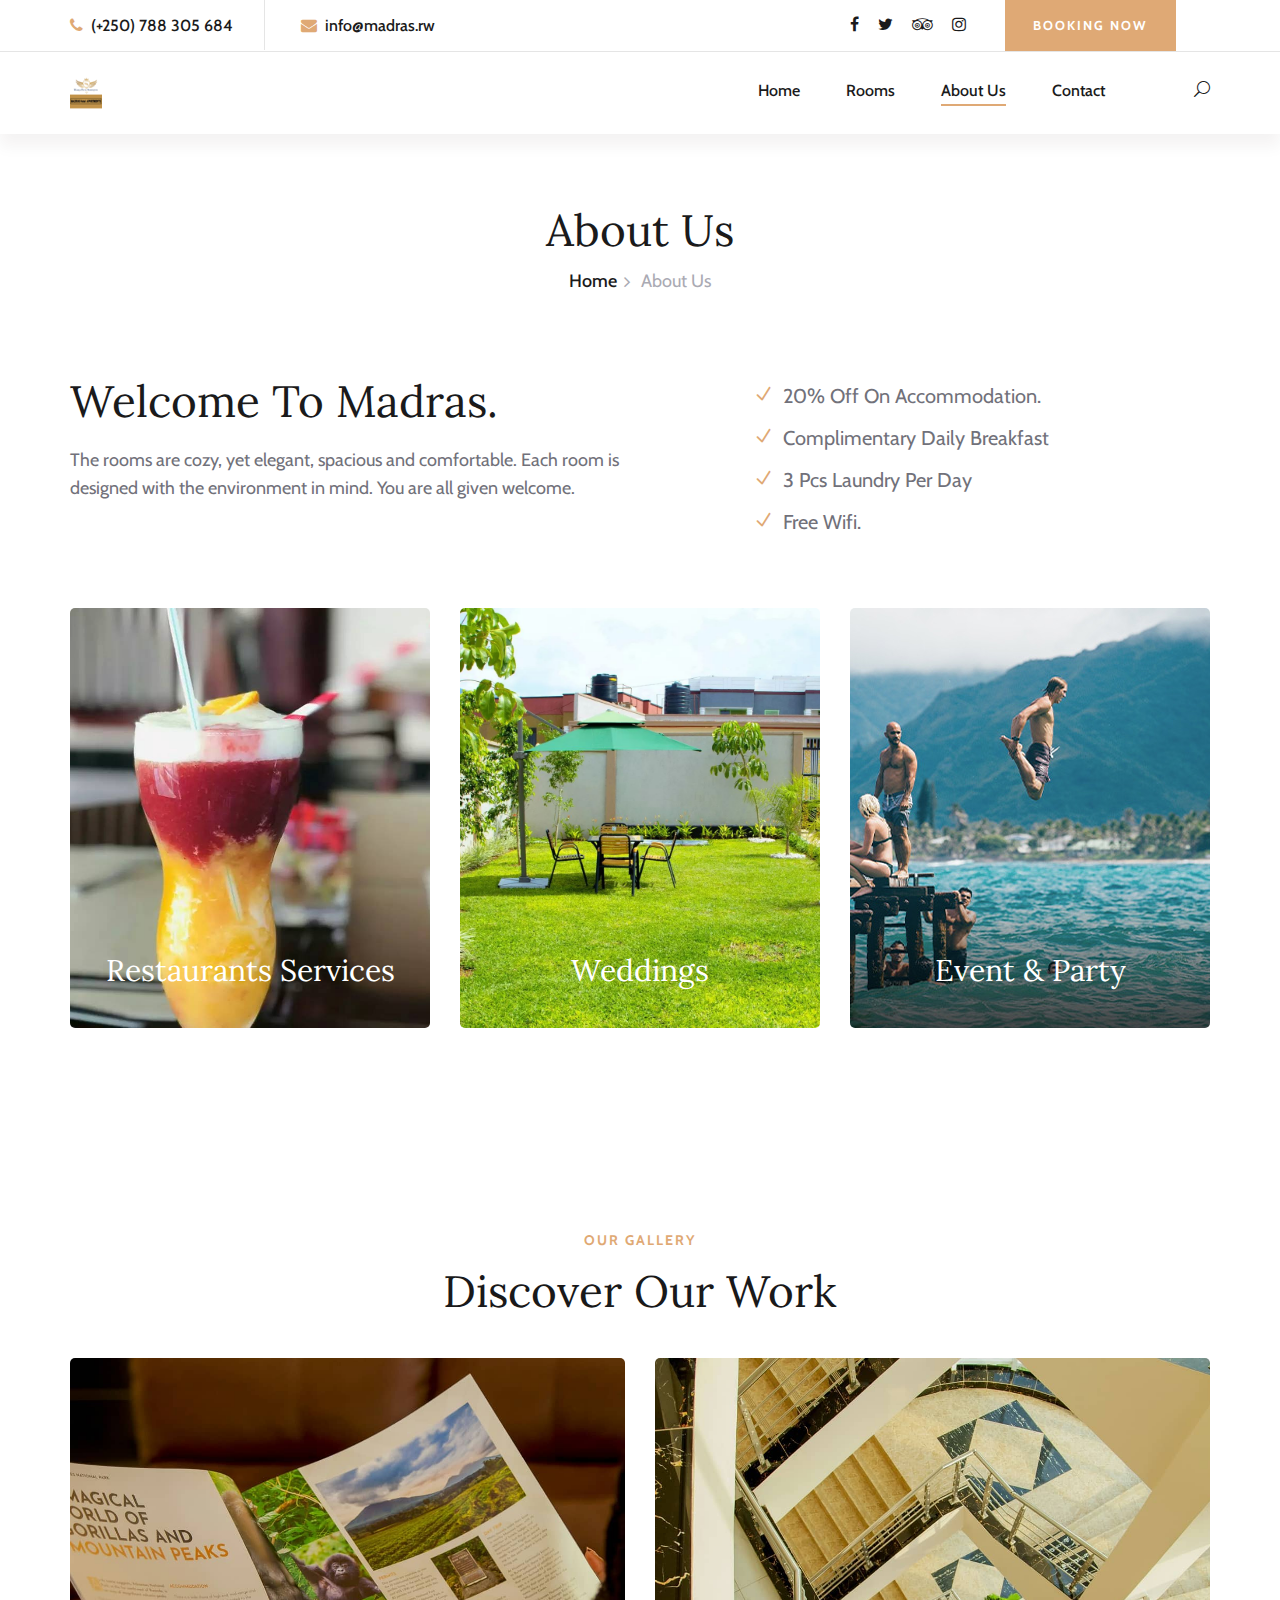
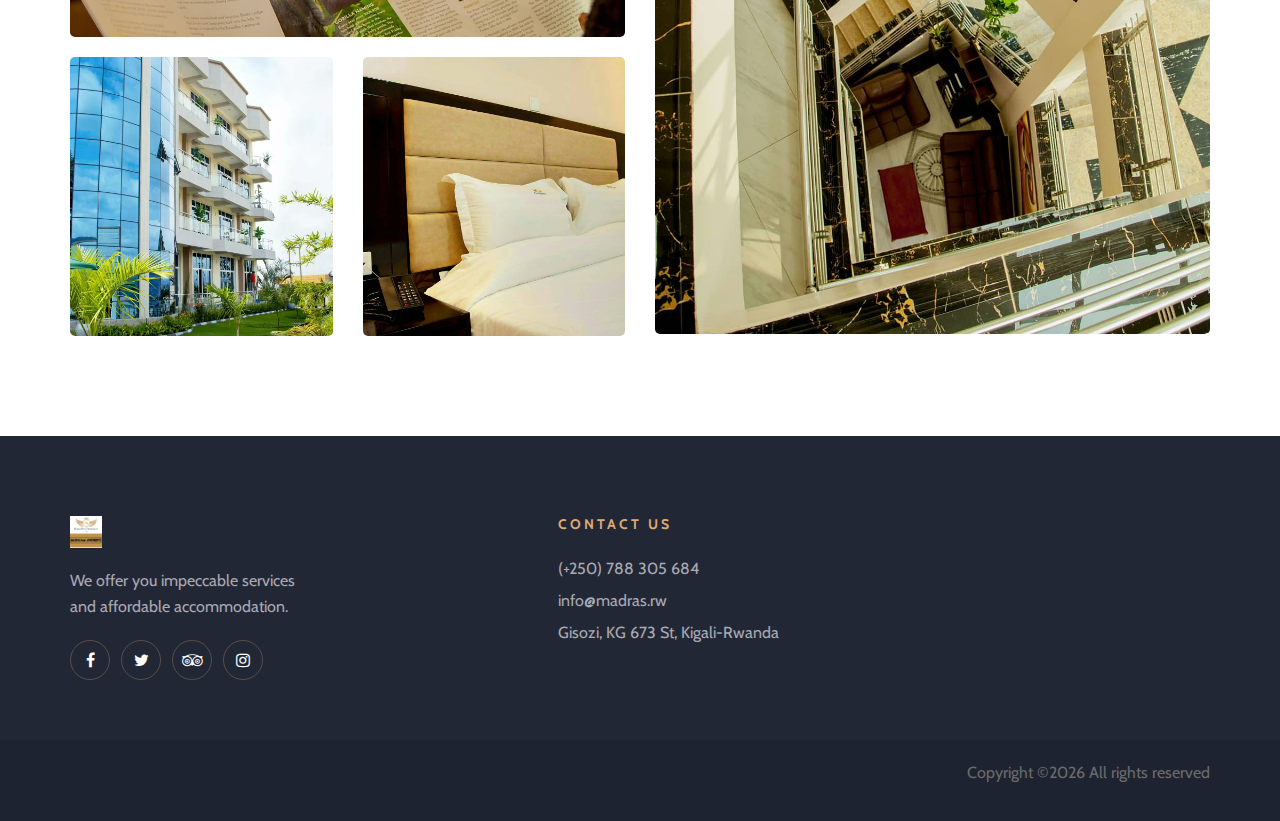
==== commit 91bc10ac: "Booking mailto:" ====
--- a/about-us.html
+++ b/about-us.html
@@ -98,7 +98,7 @@
                                 <a href="https://www.tripadvisor.com/Hotel_Review-g293829-d23548851-Reviews-Madras_Hotel_Apartments-Kigali_Kigali_Province.html"><i class="fa fa-tripadvisor"></i></a>
                                 <a href="https://www.instagram.com/madras_apartments/"><i class="fa fa-instagram"></i></a>
                             </div>
-                            <a href="#" class="bk-btn">Booking Now</a>
+                            <a href="mailto:reservation@madras.rw" class="bk-btn">Booking Now</a>
                             <div class="language-option">
                                 
                             </div>
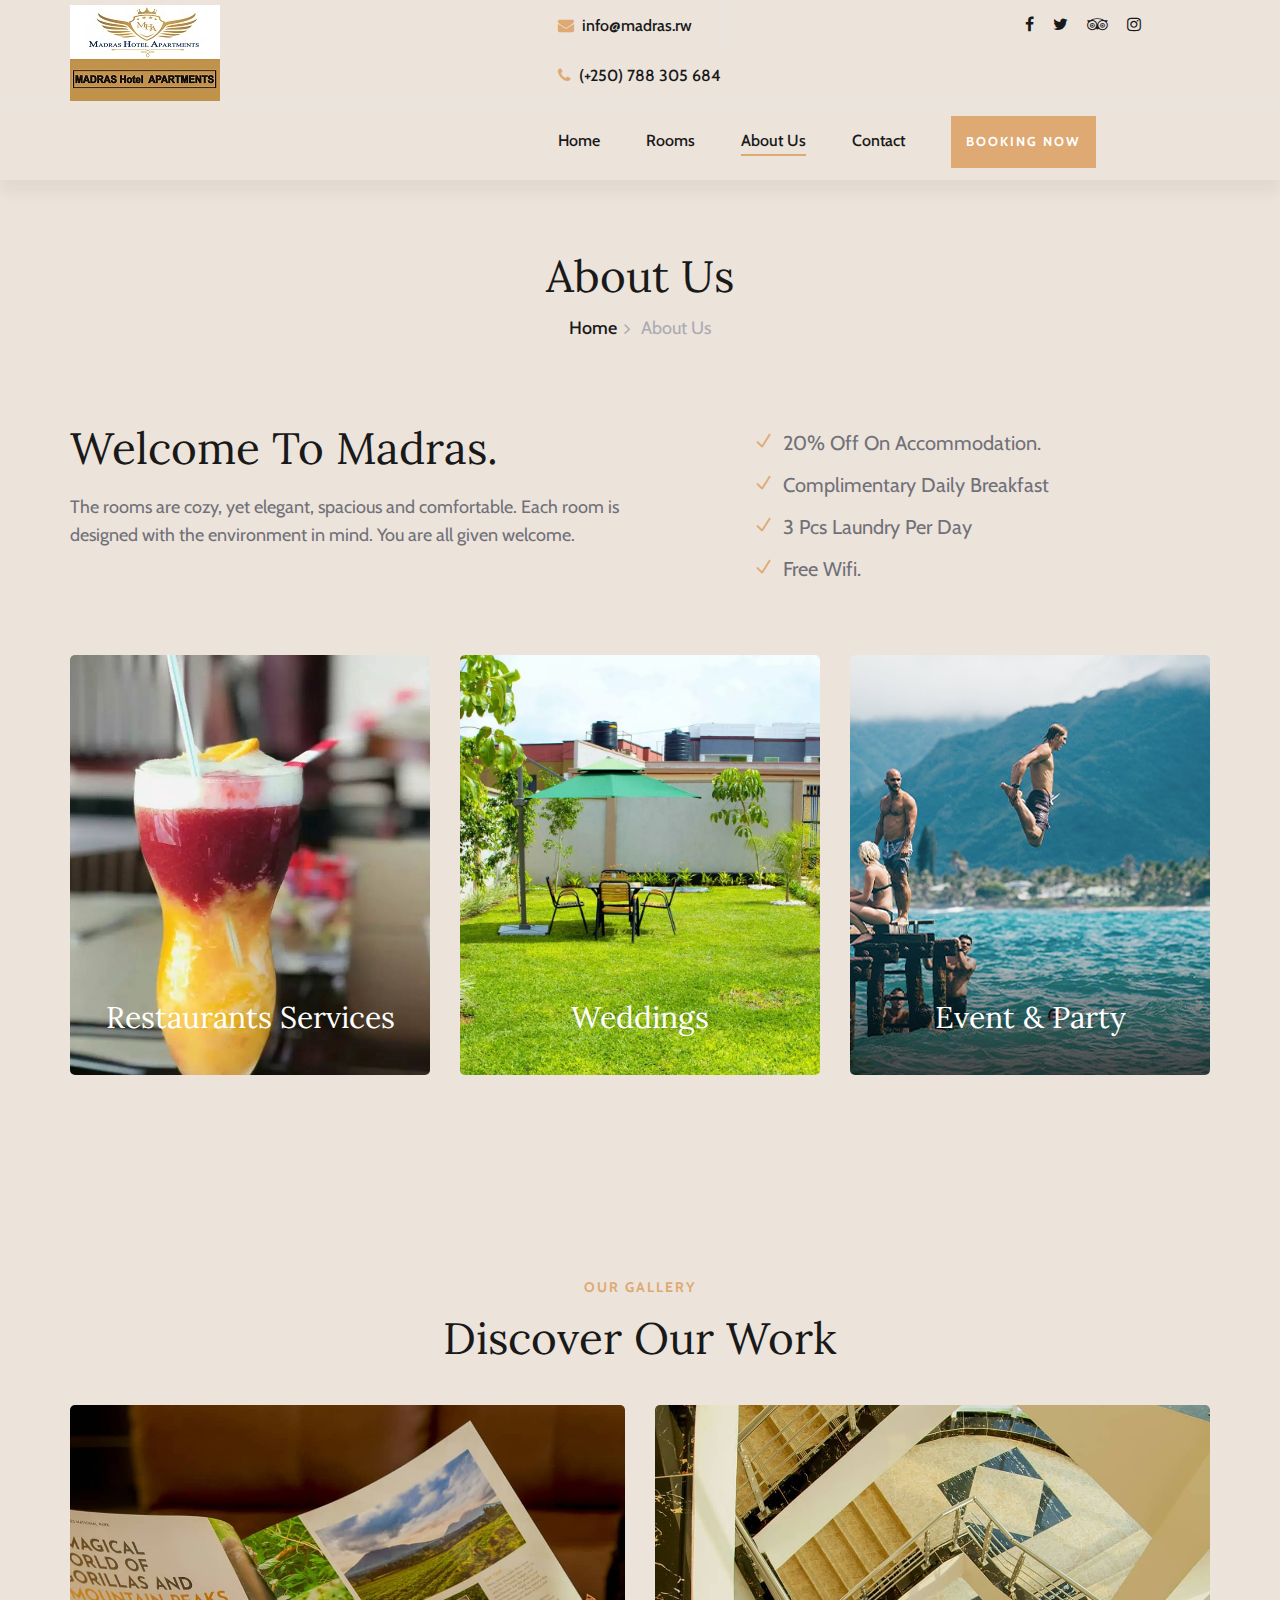
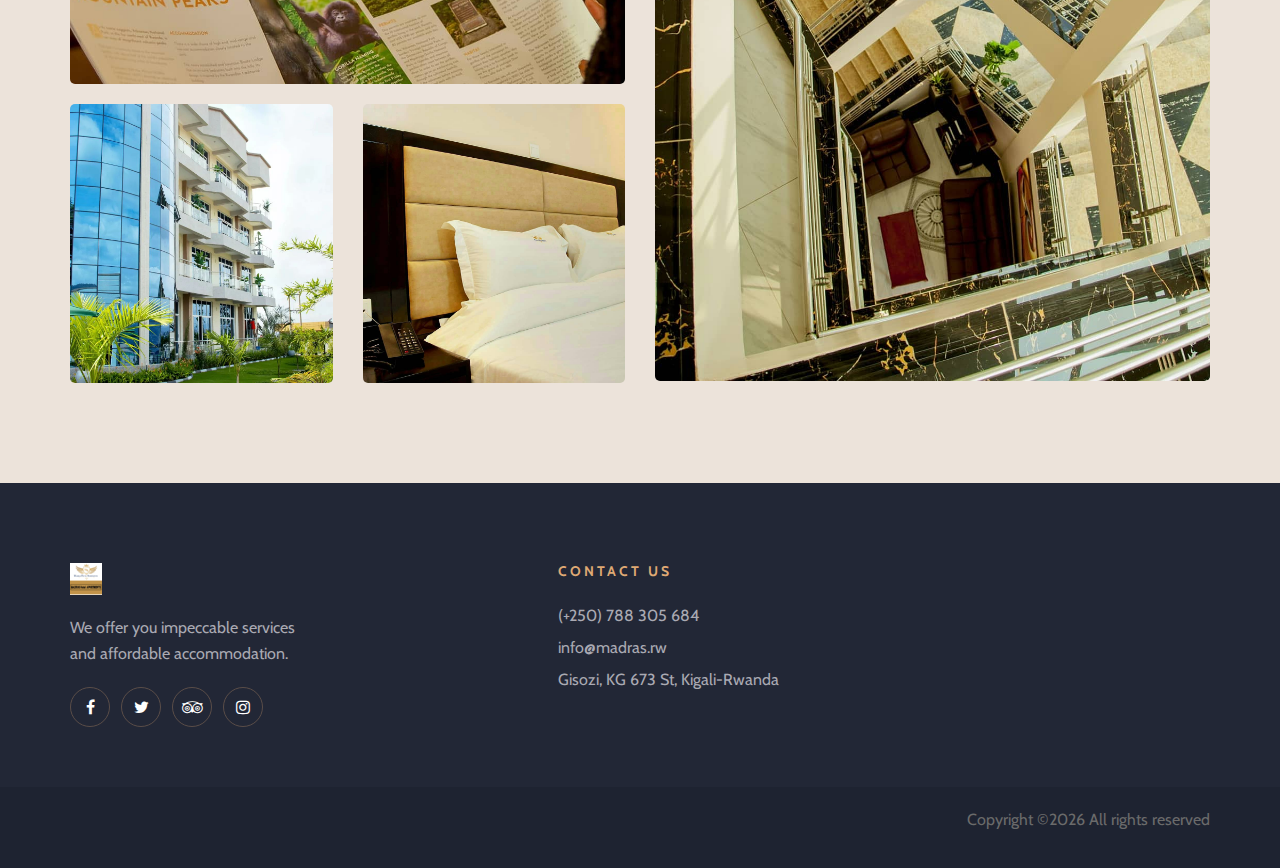
==== commit b5d3a5aa: "Menu Design" ====
--- a/about-us.html
+++ b/about-us.html
@@ -84,23 +84,32 @@
         <div class="top-nav">
             <div class="container">
                 <div class="row">
-                    <div class="col-lg-6">
+                    <div class="col-lg-5">
+                        <div class="logo" style="padding-top: 5px;">
+                            <a href="./index.html">
+                                <img src="img/madras/madras logo.png" alt="">
+                            </a>
+                        </div>
+                    </div>
+                    <div class="col-lg-3">
                         <ul class="tn-left">
+                            <li><i class="fa fa-envelope"></i> info@madras.rw</li>
                             <li><i class="fa fa-phone"></i> (+250) 788 305 684</li>
-                            <li><i class="fa fa-envelope"></i> info@madras.rw</li>
                         </ul>
                     </div>
-                    <div class="col-lg-6">
-                        <div class="tn-right">
+                    <div class="col-lg-4">
+                        <div class="tn-right">                            
                             <div class="top-social">
                                 <a href="https://web.facebook.com/madras.madras.7393"><i class="fa fa-facebook"></i></a>
                                 <a href="https://twitter.com/MadrasApartment"><i class="fa fa-twitter"></i></a>
-                                <a href="https://www.tripadvisor.com/Hotel_Review-g293829-d23548851-Reviews-Madras_Hotel_Apartments-Kigali_Kigali_Province.html"><i class="fa fa-tripadvisor"></i></a>
-                                <a href="https://www.instagram.com/madras_apartments/"><i class="fa fa-instagram"></i></a>
-                            </div>
-                            <a href="mailto:reservation@madras.rw" class="bk-btn">Booking Now</a>
+                                <a
+                                    href="https://www.tripadvisor.com/Hotel_Review-g293829-d23548851-Reviews-Madras_Hotel_Apartments-Kigali_Kigali_Province.html"><i
+                                        class="fa fa-tripadvisor"></i></a>
+                                <a href="https://www.instagram.com/madras_apartments/"><i
+                                        class="fa fa-instagram"></i></a>
+                            </div>
                             <div class="language-option">
-                                
+
                             </div>
                         </div>
                     </div>
@@ -110,14 +119,14 @@
         <div class="menu-item">
             <div class="container">
                 <div class="row">
-                    <div class="col-lg-2">
-                        <div class="logo">
+                    <div class="col-lg-5">
+                        <!-- <div class="logo">
                             <a href="./index.html">
-                                <img src="img/madras/logo.png" alt="">
+                                <img src="img/madras/madras logo.png" alt="">
                             </a>
-                        </div>
-                    </div>
-                    <div class="col-lg-10">
+                        </div> -->
+                    </div>
+                    <div class="col-lg-7">
                         <div class="nav-menu">
                             <nav class="mainmenu">
                                 <ul>
@@ -125,11 +134,12 @@
                                     <li><a href="./rooms.html">Rooms</a></li>
                                     <li class="active"><a href="./about-us.html">About Us</a></li>
                                     <li><a href="./contact.html">Contact</a></li>
+                                    <li><a href="mailto:reservation@madras.rw" class="bk-btn" style="color: white; padding-bottom: 16px; padding-top: 16px; padding-right: 15px; padding-left: 15px;">Booking Now</a></li>
                                 </ul>
                             </nav>
-                            <div class="nav-right search-switch">
-                                <i class="icon_search"></i>
-                            </div>
+                            <!-- <div class="tn-right">
+                                <a href="mailto:reservation@madras.rw" class="bk-btn">Booking Now</a>
+                            </div> -->
                         </div>
                     </div>
                 </div>
--- a/css/style.css
+++ b/css/style.css
@@ -37,6 +37,8 @@
 	font-family: "Cabin", sans-serif;
 	-webkit-font-smoothing: antialiased;
 	font-smoothing: antialiased;
+	background-color: rgb(236, 227, 218);
+	color: white;
 }
 h1, h2, h3, h4, h5, h6 {
 	margin: 0;
@@ -325,6 +327,16 @@
 	text-transform: uppercase;
 	letter-spacing: 2px;
 }
+.menu-item .nav-menu .mainmenu .bk-btn {
+	display: inline-block;
+	font-size: 13px;
+	font-weight: 700;
+	padding: 16px 28px 15px;
+	background: #dfa974;
+	color: #ffffff;
+	text-transform: uppercase;
+	letter-spacing: 2px;
+}
 .top-nav .tn-right .language-option {
 	display: inline-block;
 	margin-left: 30px;
@@ -393,7 +405,7 @@
 	display: inline-block;
 }
 .menu-item .nav-menu {
-	text-align: right;
+	/* text-align: right; */
 }
 .menu-item .nav-menu .mainmenu {
 	display: inline-block;
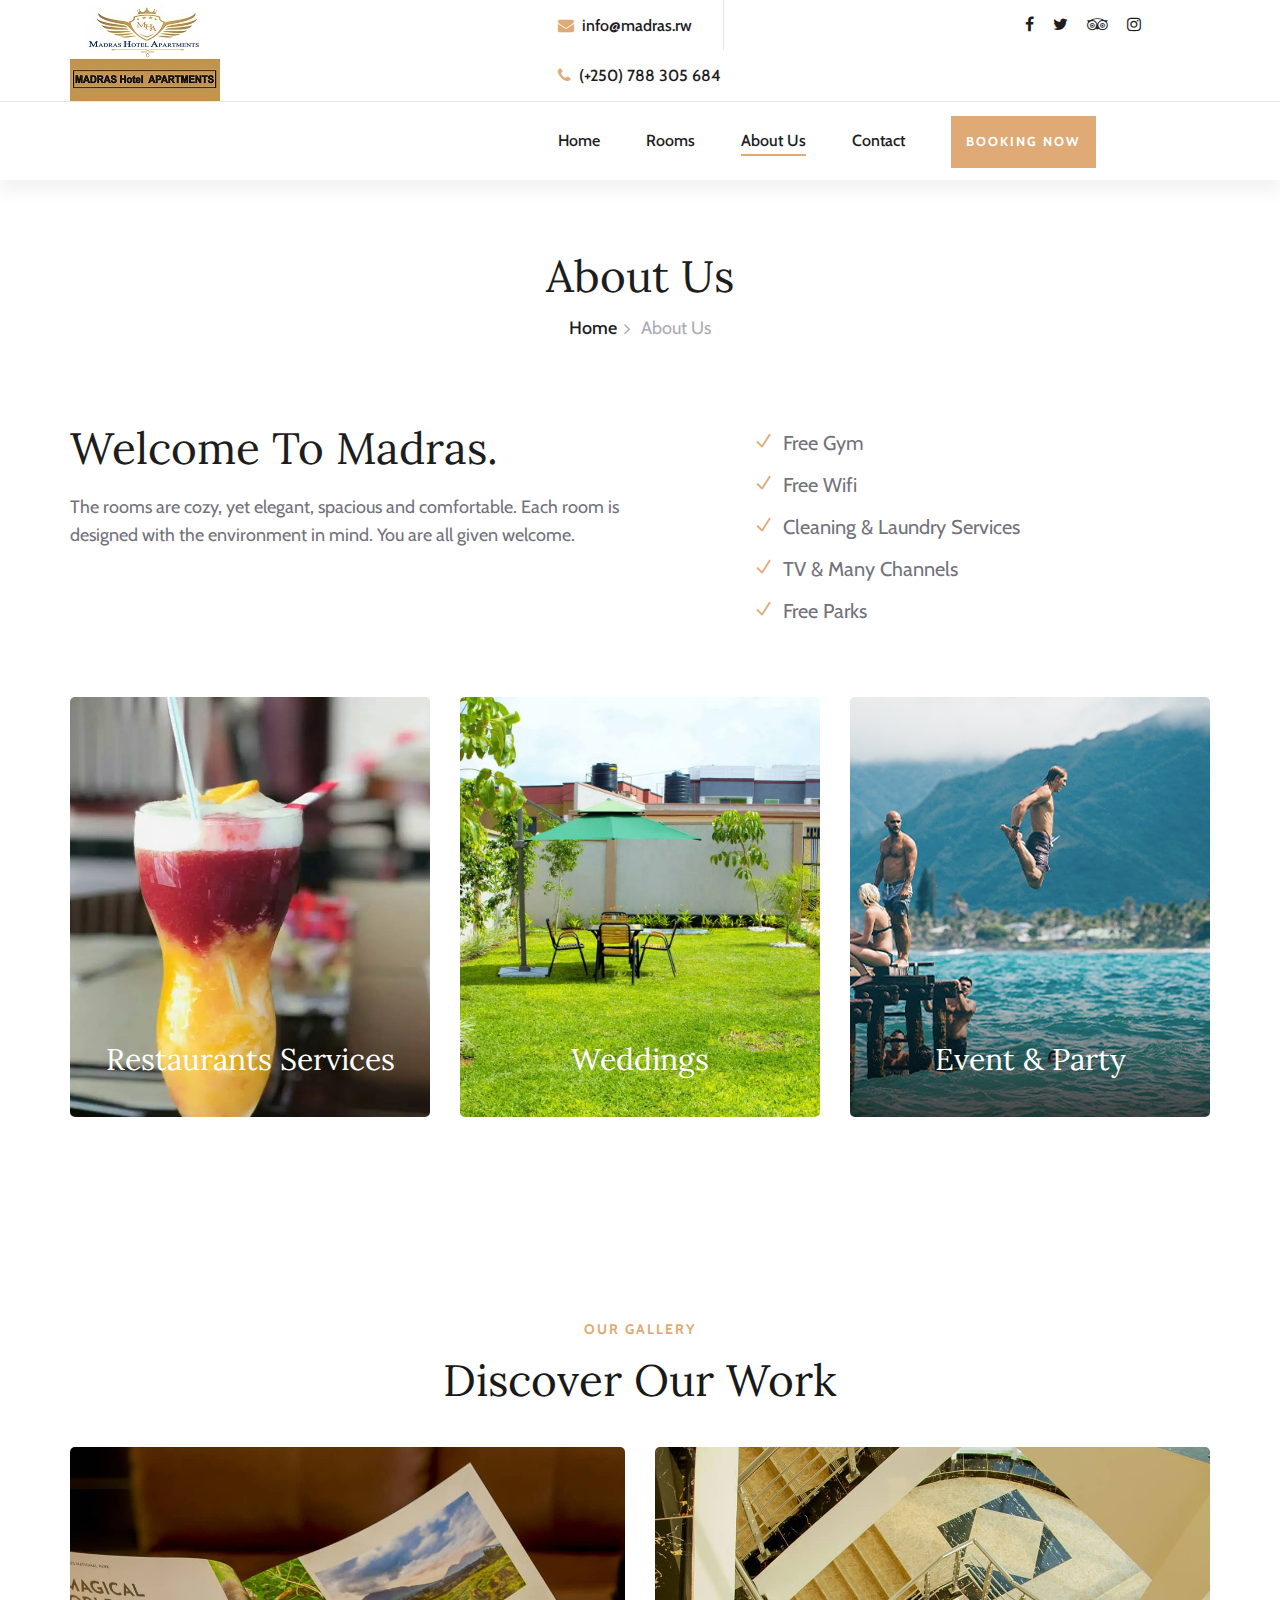
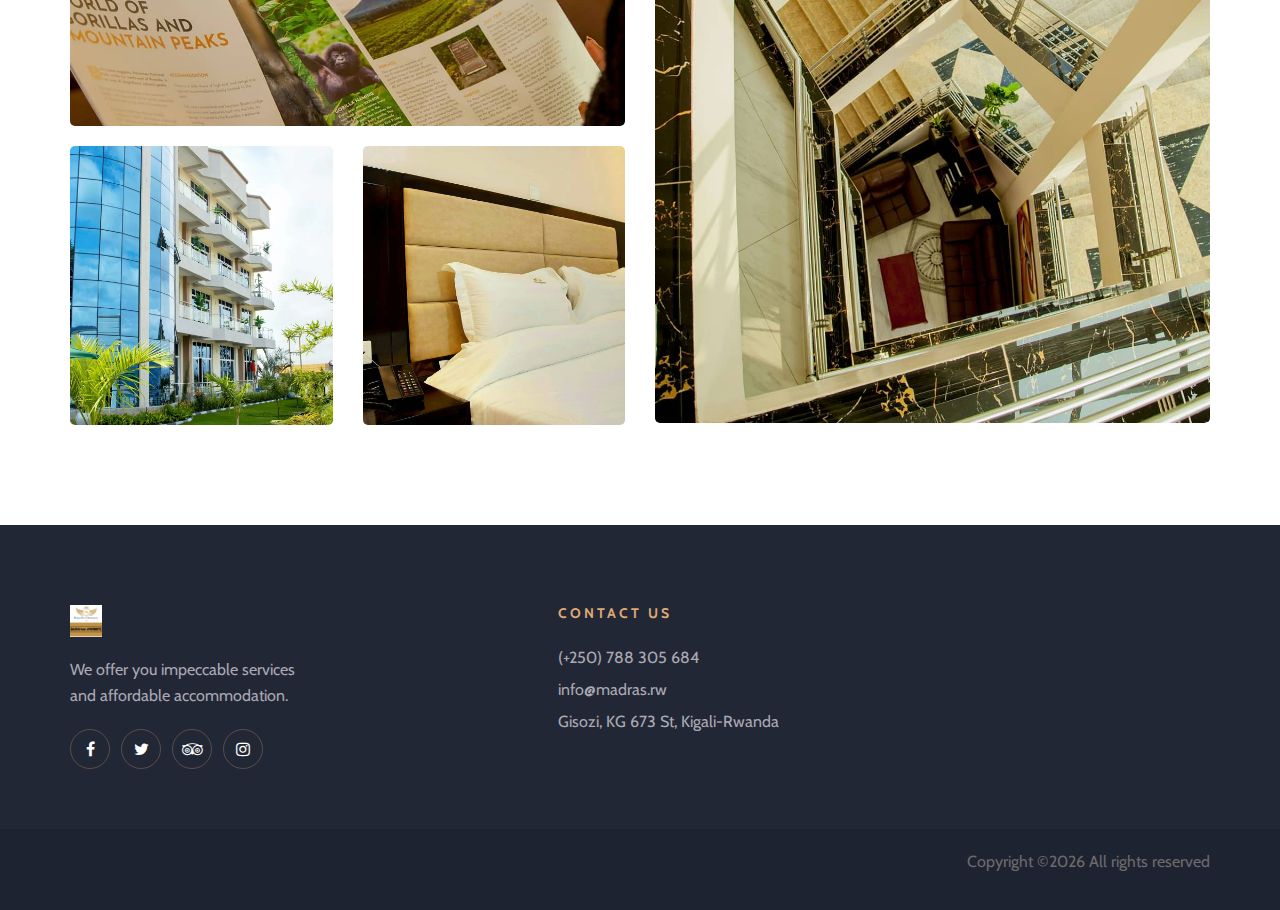
==== commit ad777c87: "About Us Facilities" ====
--- a/about-us.html
+++ b/about-us.html
@@ -180,11 +180,11 @@
                     </div>
                     <div class="col-lg-5 offset-lg-1">
                         <ul class="ap-services">
-                            <li><i class="icon_check"></i> 20% Off On Accommodation.</li>
-                            <li><i class="icon_check"></i> Complimentary Daily Breakfast</li>
-                            <li><i class="icon_check"></i> 3 Pcs Laundry Per Day</li>
-                            <li><i class="icon_check"></i> Free Wifi.</li>
-                            <!-- <li><i class="icon_check"></i> Discount 20% On F&B</li> -->
+                            <li><i class="icon_check"></i> Free Gym</li>
+                            <li><i class="icon_check"></i> Free Wifi</li>
+                            <li><i class="icon_check"></i> Cleaning & Laundry Services</li>
+                            <li><i class="icon_check"></i> TV & Many Channels</li>
+                            <li><i class="icon_check"></i> Free Parks</li>
                         </ul>
                     </div>
                 </div>
--- a/css/style.css
+++ b/css/style.css
@@ -37,8 +37,8 @@
 	font-family: "Cabin", sans-serif;
 	-webkit-font-smoothing: antialiased;
 	font-smoothing: antialiased;
-	background-color: rgb(236, 227, 218);
-	color: white;
+	/* background-color: rgb(236, 227, 218);
+	color: white; */
 }
 h1, h2, h3, h4, h5, h6 {
 	margin: 0;
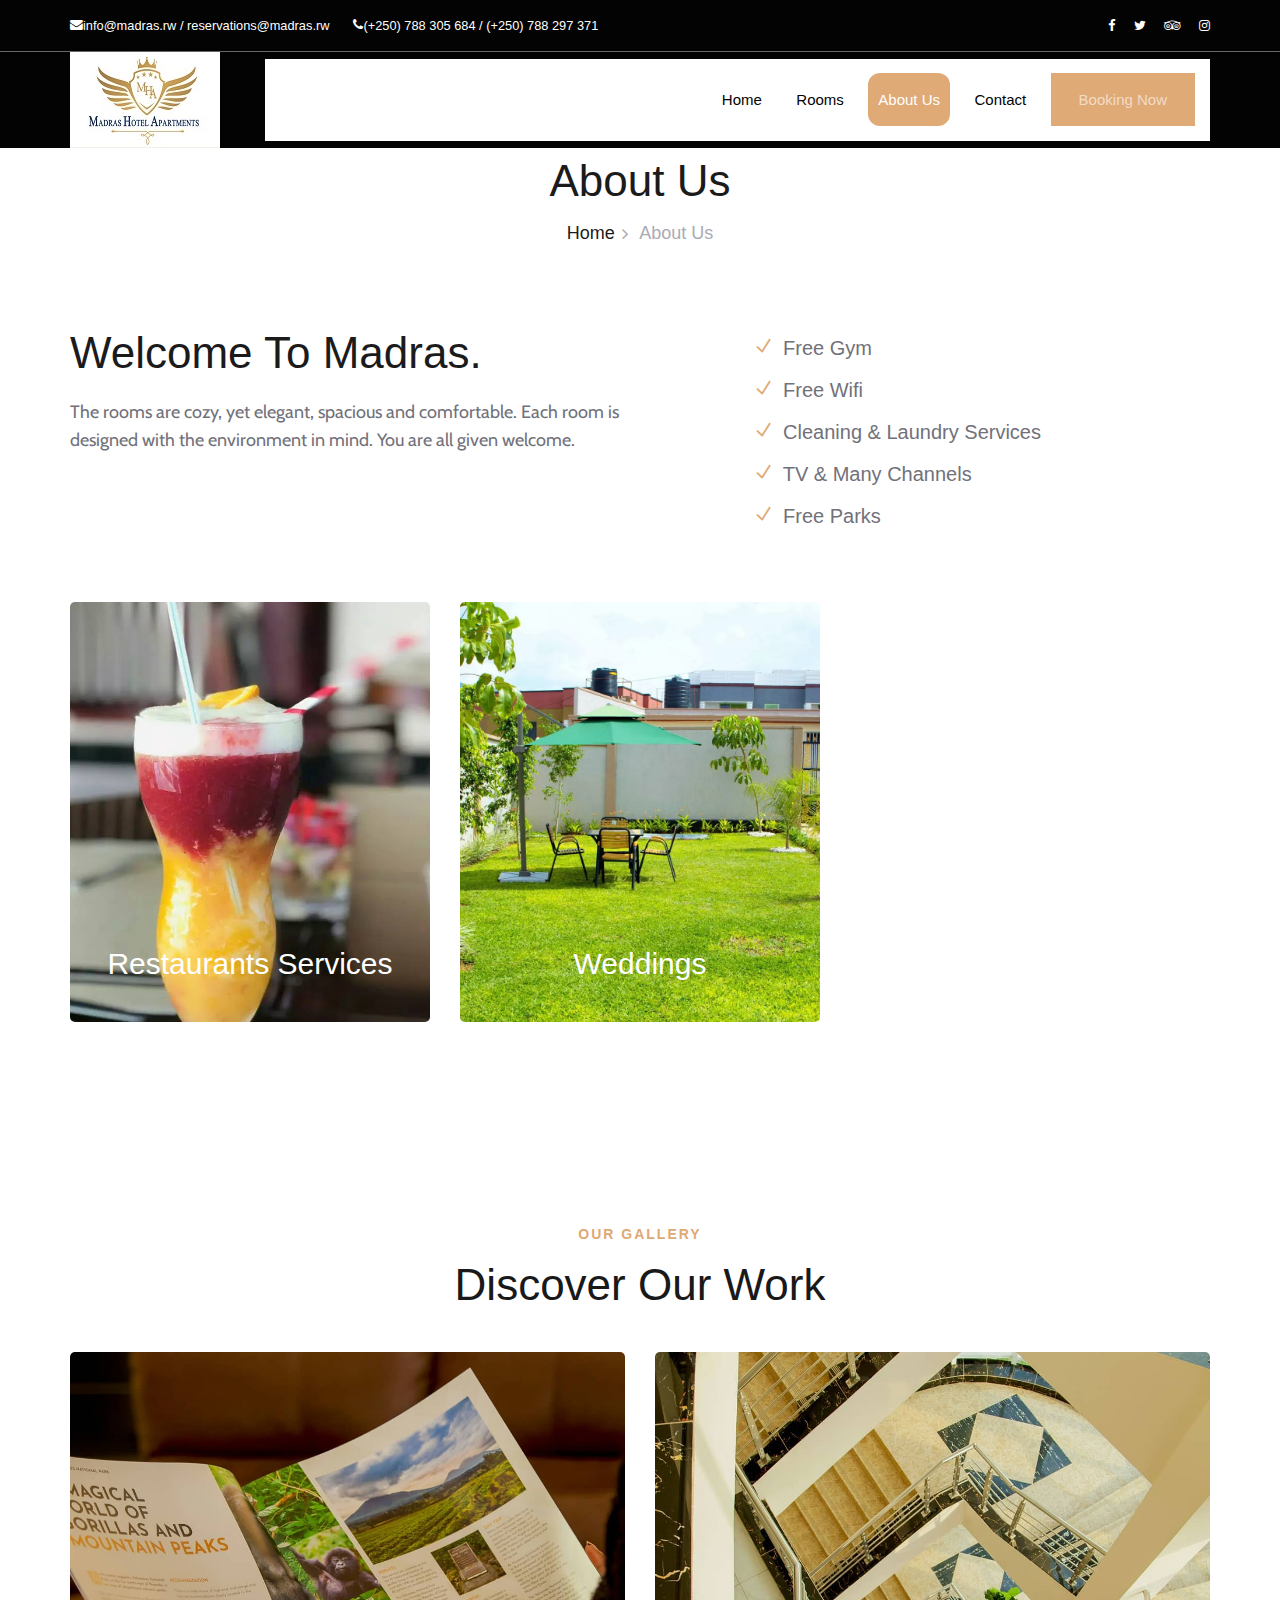
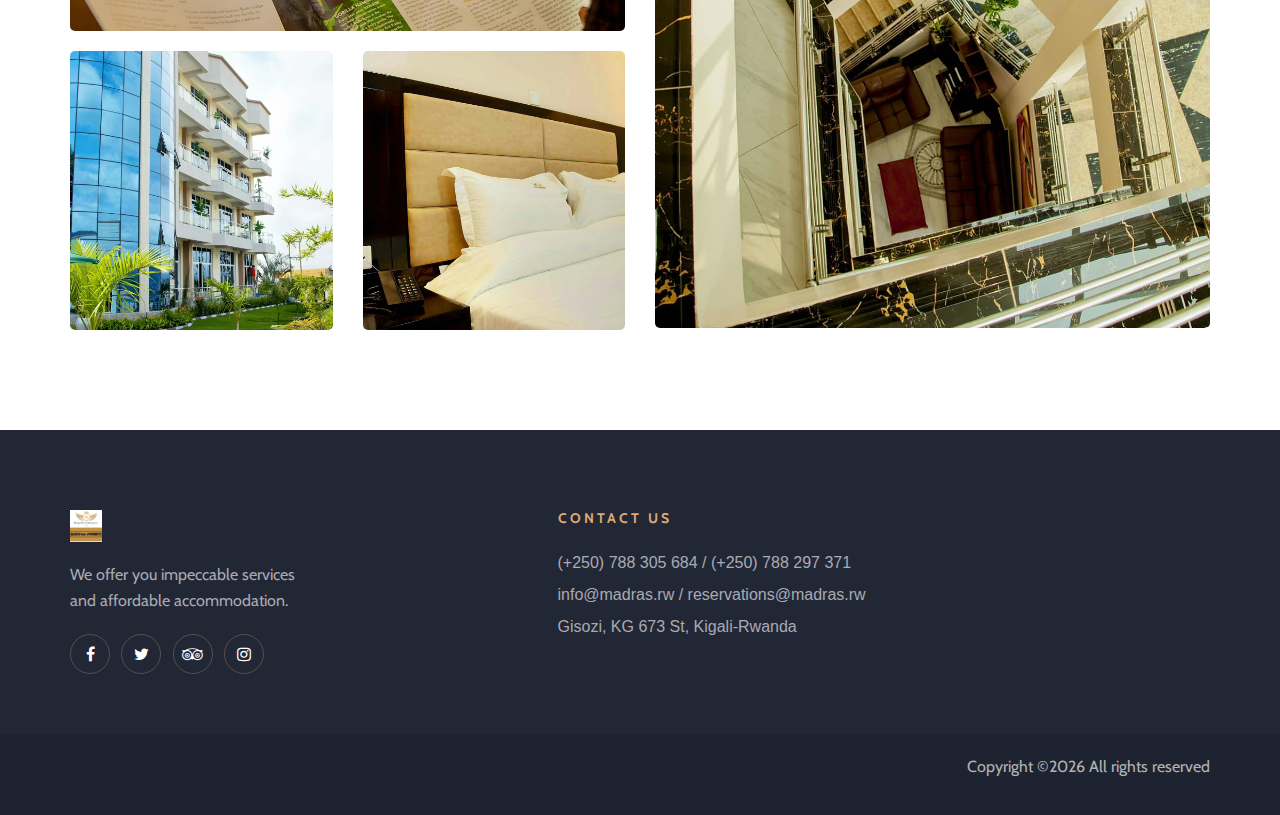
==== commit 6153d766: "Navbar Redesign" ====
--- a/about-us.html
+++ b/about-us.html
@@ -24,6 +24,7 @@
     <link rel="stylesheet" href="css/magnific-popup.css" type="text/css">
     <link rel="stylesheet" href="css/slicknav.min.css" type="text/css">
     <link rel="stylesheet" href="css/style.css" type="text/css">
+    <link rel="stylesheet" href="css/style1.css" type="text/css">
 </head>
 
 <body>
@@ -44,19 +45,6 @@
         <div class="search-icon search-switch">
             <i class="icon_search"></i>
         </div>
-        <!-- <div class="header-configure-area">
-            <div class="language-option">
-                <img src="img/flag.jpg" alt="">
-                <span>EN <i class="fa fa-angle-down"></i></span>
-                <div class="flag-dropdown">
-                    <ul>
-                        <li><a href="#">Zi</a></li>
-                        <li><a href="#">Fr</a></li>
-                    </ul>
-                </div>
-            </div>
-            <a href="#" class="bk-btn">Booking Now</a>
-        </div> -->
         <nav class="mainmenu mobile-menu">
             <ul>
                 <li><a href="./index.html">Home</a></li>
@@ -80,25 +68,19 @@
     <!-- Offcanvas Menu Section End -->
 
     <!-- Header Section Begin -->
-    <header class="header-section header-normal">
+
+    <!-- <header class="header-section">
         <div class="top-nav">
             <div class="container">
                 <div class="row">
-                    <div class="col-lg-5">
-                        <div class="logo" style="padding-top: 5px;">
-                            <a href="./index.html">
-                                <img src="img/madras/madras logo.png" alt="">
-                            </a>
-                        </div>
-                    </div>
-                    <div class="col-lg-3">
+                    <div class="col-lg-6">
                         <ul class="tn-left">
                             <li><i class="fa fa-envelope"></i> info@madras.rw</li>
                             <li><i class="fa fa-phone"></i> (+250) 788 305 684</li>
                         </ul>
                     </div>
-                    <div class="col-lg-4">
-                        <div class="tn-right">                            
+                    <div class="col-lg-6">
+                        <div class="tn-right">
                             <div class="top-social">
                                 <a href="https://web.facebook.com/madras.madras.7393"><i class="fa fa-facebook"></i></a>
                                 <a href="https://twitter.com/MadrasApartment"><i class="fa fa-twitter"></i></a>
@@ -108,8 +90,9 @@
                                 <a href="https://www.instagram.com/madras_apartments/"><i
                                         class="fa fa-instagram"></i></a>
                             </div>
+                            <a href="mailto:reservation@madras.rw" class="bk-btn">Booking Now</a>
                             <div class="language-option">
-
+                                
                             </div>
                         </div>
                     </div>
@@ -119,14 +102,14 @@
         <div class="menu-item">
             <div class="container">
                 <div class="row">
-                    <div class="col-lg-5">
-                        <!-- <div class="logo">
+                    <div class="col-lg-2">
+                        <div class="logo">
                             <a href="./index.html">
-                                <img src="img/madras/madras logo.png" alt="">
+                                <img src="img/madras/logox.jpg" alt="">
                             </a>
-                        </div> -->
-                    </div>
-                    <div class="col-lg-7">
+                        </div>
+                    </div>
+                    <div class="col-lg-10" style="padding-top: 30px;">
                         <div class="nav-menu">
                             <nav class="mainmenu">
                                 <ul>
@@ -134,19 +117,86 @@
                                     <li><a href="./rooms.html">Rooms</a></li>
                                     <li class="active"><a href="./about-us.html">About Us</a></li>
                                     <li><a href="./contact.html">Contact</a></li>
-                                    <li><a href="mailto:reservation@madras.rw" class="bk-btn" style="color: white; padding-bottom: 16px; padding-top: 16px; padding-right: 15px; padding-left: 15px;">Booking Now</a></li>
                                 </ul>
                             </nav>
-                            <!-- <div class="tn-right">
-                                <a href="mailto:reservation@madras.rw" class="bk-btn">Booking Now</a>
-                            </div> -->
-                        </div>
-                    </div>
-                </div>
-            </div>
-        </div>
-    </header>
+                            <div class="nav-right search-switch">
+                                
+                            </div>
+                        </div>
+                    </div>
+                </div>
+            </div>
+        </div>
+    </header> -->
+
+
+    <div class="site-navbar-wrap" style="background-color: black;">
+        <div class="site-navbar-top">
+            <div class="container py-3">
+                <div class="row align-items-center">
+                    <div class="col-6">
+                        <div class="d-flex mr-auto">
+                            <a href="#" class="d-flex align-items-center mr-4">
+                                <span class="fa fa-envelope"></span>
+                                <span class="d-none d-md-inline-block">info@madras.rw / reservations@madras.rw</span>
+                            </a>
+                            <a href="#" class="d-flex align-items-center mr-auto">
+                                <span class="fa fa-phone"></span>
+                                <span class="d-none d-md-inline-block">(+250) 788 305 684 / (+250) 788 297 371</span>
+                            </a>
+                        </div>
+                    </div>
+                    <div class="col-6 text-right">
+                        <div class="tn-right">
+                            <div class="top-social">
+                                <a href="https://web.facebook.com/madras.madras.7393"><i class="fa fa-facebook"></i></a>
+                                <a href="https://twitter.com/MadrasApartment" style="padding-left: 15px;"><i
+                                        class="fa fa-twitter"></i></a>
+                                <a href="https://www.tripadvisor.com/Hotel_Review-g293829-d23548851-Reviews-Madras_Hotel_Apartments-Kigali_Kigali_Province.html"
+                                    style="padding-left: 15px;"><i class="fa fa-tripadvisor"></i></a>
+                                <a href="https://www.instagram.com/madras_apartments/" style="padding-left: 15px;"><i
+                                        class="fa fa-instagram"></i></a>
+                            </div>                            
+                        </div>
+                    </div>
+                </div>
+            </div>
+        </div>
+
+        <div class="site-navbar site-navbar-target js-sticky-header">
+            <div class="container">
+                <div class="row align-items-center">
+                    <div class="col-2">
+                        <a href="./index.html">
+                            <img src="img/madras/logox.jpg" alt="">
+                        </a>
+                    </div>
+                    <div class="col-10">
+                        <nav class="site-navigation text-right" role="navigation">
+                            <div class="container">
+                                <div class="d-inline-block d-lg-none ml-md-0 mr-auto py-3">
+                                    <a href="#" class="site-menu-toggle js-menu-toggle text-white">
+                                        <span class="icon-menu h3"></span>
+                                    </a>
+                                </div>
+
+                                <ul class="site-menu main-menu js-clone-nav d-none d-lg-block">
+                                    <li class="nav-link"><a href="./index.html" style="border-radius: 12px; color: black;">Home</a></li>
+                                    <li><a class="nav-link" href="./rooms.html" style="border-radius: 12px; color: black;">Rooms</a></li>
+                                    <li><a class="nav-link" href="./about-us.html" style="border-radius: 12px; padding:  16px 10px 15px; color: black; transition-duration: 0.4s; background-color: #dfa974; color: white;">About Us</a></li>
+                                    <li><a class="nav-link" href="./contact.html" style="border-radius: 12px; color: black;">Contact</a></li>
+                                    <li><a href="mailto:reservation@madras.rw" class="bk-btn" style="background: #dfa974; padding:  16px 28px 15px;">Booking Now</a></li>
+                                </ul>
+                            </div>
+                        </nav>
+                    </div>
+                </div>
+            </div>
+        </div>
+    </div>
     <!-- Header End -->
+
+    <div style="padding-top: 85px;" ></div>
 
     <!-- Breadcrumb Section Begin -->
     <div class="breadcrumb-section">
@@ -206,7 +256,7 @@
                         </div>
                     </div>
                     <div class="col-md-4">
-                        <div class="ap-service-item set-bg" data-setbg="img/about/about-p3.jpg">
+                        <div class="ap-service-item set-bg" data-setbg="img/madras/madras.JPG">
                             <div class="api-text">
                                 <h3>Event & Party</h3>
                             </div>
@@ -286,17 +336,17 @@
                             </div>
                         </div>
                     </div>
-                    <div class="col-lg-3 offset-lg-1">
+                    <div class="col-lg-6 offset-lg-1">
                         <div class="ft-contact">
                             <h6>Contact Us</h6>
                             <ul>
-                                <li>(+250) 788 305 684</li>
-                                <li>info@madras.rw</li>
+                                <li>(+250) 788 305 684 / (+250) 788 297 371</li>
+                                <li>info@madras.rw / reservations@madras.rw</li>
                                 <li>Gisozi, KG 673 St, Kigali-Rwanda</li>
                             </ul>
                         </div>
                     </div>
-                    <div class="col-lg-3 offset-lg-1">
+                    <div class="col-lg-2 offset-lg-1">
                         
                     </div>
                 </div>
--- a/css/style.css
+++ b/css/style.css
@@ -37,8 +37,6 @@
 	font-family: "Cabin", sans-serif;
 	-webkit-font-smoothing: antialiased;
 	font-smoothing: antialiased;
-	/* background-color: rgb(236, 227, 218);
-	color: white; */
 }
 h1, h2, h3, h4, h5, h6 {
 	margin: 0;
@@ -327,7 +325,7 @@
 	text-transform: uppercase;
 	letter-spacing: 2px;
 }
-.menu-item .nav-menu .mainmenu .bk-btn {
+.site-navbar .site-navigation .mainmenu .bk-btn {
 	display: inline-block;
 	font-size: 13px;
 	font-weight: 700;
@@ -405,7 +403,7 @@
 	display: inline-block;
 }
 .menu-item .nav-menu {
-	/* text-align: right; */
+	text-align: right;
 }
 .menu-item .nav-menu .mainmenu {
 	display: inline-block;
--- a/css/style1.css
+++ b/css/style1.css
@@ -0,0 +1,548 @@
+body {
+  font-family: "Quicksand", -apple-system, BlinkMacSystemFont, "Segoe UI", Roboto, "Helvetica Neue", Arial, "Noto Sans", sans-serif, "Apple Color Emoji", "Segoe UI Emoji", "Segoe UI Symbol", "Noto Color Emoji";
+  background-color: #fff;
+  height: 200vh;
+  position: relative;
+}
+
+body:before {
+  content: "";
+  position: absolute;
+  top: 0;
+  left: 0;
+  right: 0;
+  bottom: 0;
+  background: rgba(0, 0, 0, 0.5);
+  -webkit-transition: .3s all ease;
+  -o-transition: .3s all ease;
+  transition: .3s all ease;
+  opacity: 0;
+  visibility: hidden;
+  z-index: 1;
+}
+
+body.offcanvas-menu:before {
+  opacity: 1;
+  z-index: 1002;
+  visibility: visible;
+}
+
+p {
+  color: #b3b3b3;
+  font-weight: 300;
+}
+
+h1,
+h2,
+h3,
+h4,
+h5,
+h6,
+.h1,
+.h2,
+.h3,
+.h4,
+.h5,
+.h6 {
+  font-family: "Quicksand", -apple-system, BlinkMacSystemFont, "Segoe UI", Roboto, "Helvetica Neue", Arial, "Noto Sans", sans-serif, "Apple Color Emoji", "Segoe UI Emoji", "Segoe UI Symbol", "Noto Color Emoji";
+}
+
+a {
+  -webkit-transition: .3s all ease;
+  -o-transition: .3s all ease;
+  transition: .3s all ease;
+}
+
+a,
+a:hover {
+  text-decoration: none !important;
+}
+
+.hero {
+  height: 100vh;
+  width: 100%;
+  background-size: cover;
+  background-position: center center;
+  background-repeat: no-repeat;
+}
+
+.site-navbar-wrap {
+  position: absolute;
+  z-index: 99;
+  width: 100%;
+  left: 0;
+}
+
+.site-navbar-wrap a {
+  color: #fff;
+}
+
+.site-navbar-wrap .site-navbar-top {
+  font-size: 0.8rem;
+}
+
+.site-navbar-top {
+  border-bottom: 1px solid rgba(255, 255, 255, 0.4);
+}
+
+.site-navbar {
+  margin-bottom: 0px;
+  width: 100%;
+}
+
+.site-navbar .site-logo {
+  font-weight: 200;
+  line-height: 0;
+  top: -7px;
+  position: relative;
+}
+
+.site-navbar .site-logo a {
+  font-weight: 200;
+  color: #fff;
+  font-size: 20px;
+  font-weight: bold;
+  text-transform: uppercase;
+}
+
+.nav-link:hover{
+  padding:  16px 10px 15px !important; 
+  transition-duration: 0.4s; 
+  background-color: #dfa974; 
+  color: white !important;
+}
+
+.site-navigation {  
+  background: white;
+}
+
+.site-navbar .site-navigation .site-menu {
+  margin-bottom: 0;
+}
+
+.site-navbar .site-navigation .site-menu a {
+  text-decoration: none !important;
+  display: inline-block;
+  font-weight: 500;
+}
+
+.site-navbar .site-navigation .site-menu>li {
+  display: inline-block;
+  padding: 10px 5px;
+}
+
+.site-navbar .site-navigation .site-menu>li>a {
+  padding: 20px 10px;
+  color: rgba(255, 255, 255, 0.6);
+  font-size: 15px;
+  text-decoration: none !important;
+}
+
+.site-navbar .site-navigation .site-menu>li>a.active {
+  color: #fff;
+}
+
+.site-navbar .site-navigation .site-menu>li>a:hover {
+  color: #fff;
+}
+
+.site-navbar .site-navigation .site-menu>li:last-child {
+  padding-right: 0;
+}
+
+.site-navbar .site-navigation .site-menu>li:last-child>a {
+  padding-right: 0;
+}
+
+.site-navbar .site-navigation .site-menu .has-children {
+  position: relative;
+}
+
+.site-navbar .site-navigation .site-menu .has-children>a {
+  position: relative;
+  padding-right: 20px;
+}
+
+.site-navbar .site-navigation .site-menu .has-children>a:before {
+  position: absolute;
+  content: "\e313";
+  font-size: 16px;
+  top: 50%;
+  right: 0;
+  -webkit-transform: translateY(-50%);
+  -ms-transform: translateY(-50%);
+  transform: translateY(-50%);
+  font-family: 'icomoon';
+}
+
+.site-navbar .site-navigation .site-menu .has-children .dropdown {
+  visibility: hidden;
+  opacity: 0;
+  top: 100%;
+  position: absolute;
+  text-align: left;
+  -webkit-box-shadow: 0 0px 4px 0px rgba(0, 0, 0, 0.25);
+  box-shadow: 0 0px 4px 0px rgba(0, 0, 0, 0.25);
+  padding: 0px 0;
+  margin-top: 20px;
+  margin-left: 0px;
+  background: #fff;
+  -webkit-transition: 0.2s 0s;
+  -o-transition: 0.2s 0s;
+  transition: 0.2s 0s;
+  border-radius: 4px;
+}
+
+.site-navbar .site-navigation .site-menu .has-children .dropdown.arrow-top {
+  position: absolute;
+}
+
+.site-navbar .site-navigation .site-menu .has-children .dropdown.arrow-top:before {
+  bottom: 100%;
+  left: 20%;
+  border: solid transparent;
+  content: " ";
+  height: 0;
+  width: 0;
+  position: absolute;
+  pointer-events: none;
+}
+
+.site-navbar .site-navigation .site-menu .has-children .dropdown.arrow-top:before {
+  border-color: rgba(136, 183, 213, 0);
+  border-bottom-color: #fff;
+  border-width: 10px;
+  margin-left: -10px;
+}
+
+.site-navbar .site-navigation .site-menu .has-children .dropdown a {
+  font-size: 14px;
+  text-transform: none;
+  letter-spacing: normal;
+  -webkit-transition: 0s all;
+  -o-transition: 0s all;
+  transition: 0s all;
+  color: #343a40;
+}
+
+.site-navbar .site-navigation .site-menu .has-children .dropdown a.active {
+  color: #007bff;
+}
+
+.site-navbar .site-navigation .site-menu .has-children .dropdown .active>a {
+  color: #fff !important;
+}
+
+.site-navbar .site-navigation .site-menu .has-children .dropdown>li {
+  list-style: none;
+  padding: 0;
+  margin: 0;
+  min-width: 200px;
+}
+
+.site-navbar .site-navigation .site-menu .has-children .dropdown>li:first-child>a {
+  border-top-left-radius: 4px;
+  border-top-right-radius: 4px;
+}
+
+.site-navbar .site-navigation .site-menu .has-children .dropdown>li:last-child>a {
+  border-bottom-left-radius: 4px;
+  border-bottom-right-radius: 4px;
+}
+
+.site-navbar .site-navigation .site-menu .has-children .dropdown>li>a {
+  padding: 9px 20px;
+  display: block;
+}
+
+.site-navbar .site-navigation .site-menu .has-children .dropdown>li>a:hover {
+  background: #ebeef0;
+  color: #212529;
+}
+
+.site-navbar .site-navigation .site-menu .has-children .dropdown>li.has-children>a:before {
+  content: "\e315";
+  right: 20px;
+}
+
+.site-navbar .site-navigation .site-menu .has-children .dropdown>li.has-children>.dropdown,
+.site-navbar .site-navigation .site-menu .has-children .dropdown>li.has-children>ul {
+  left: 100%;
+  top: 0;
+}
+
+.site-navbar .site-navigation .site-menu .has-children .dropdown>li.has-children:hover>a,
+.site-navbar .site-navigation .site-menu .has-children .dropdown>li.has-children:active>a,
+.site-navbar .site-navigation .site-menu .has-children .dropdown>li.has-children:focus>a {
+  background: #ebeef0;
+  color: #212529;
+}
+
+.site-navbar .site-navigation .site-menu .has-children:hover>a,
+.site-navbar .site-navigation .site-menu .has-children:focus>a,
+.site-navbar .site-navigation .site-menu .has-children:active>a {
+  color: #fff;
+}
+
+.site-navbar .site-navigation .site-menu .has-children:hover,
+.site-navbar .site-navigation .site-menu .has-children:focus,
+.site-navbar .site-navigation .site-menu .has-children:active {
+  cursor: pointer;
+}
+
+.site-navbar .site-navigation .site-menu .has-children:hover>.dropdown,
+.site-navbar .site-navigation .site-menu .has-children:focus>.dropdown,
+.site-navbar .site-navigation .site-menu .has-children:active>.dropdown {
+  -webkit-transition-delay: 0s;
+  -o-transition-delay: 0s;
+  transition-delay: 0s;
+  margin-top: 0px;
+  visibility: visible;
+  opacity: 1;
+}
+
+.site-mobile-menu {
+  width: 300px;
+  position: fixed;
+  right: 0;
+  z-index: 2000;
+  padding-top: 20px;
+  background: #fff;
+  height: calc(100vh);
+  -webkit-transform: translateX(110%);
+  -ms-transform: translateX(110%);
+  transform: translateX(110%);
+  -webkit-box-shadow: -10px 0 20px -10px rgba(0, 0, 0, 0.1);
+  box-shadow: -10px 0 20px -10px rgba(0, 0, 0, 0.1);
+  -webkit-transition: .3s all ease-in-out;
+  -o-transition: .3s all ease-in-out;
+  transition: .3s all ease-in-out;
+}
+
+.offcanvas-menu .site-mobile-menu {
+  -webkit-transform: translateX(0%);
+  -ms-transform: translateX(0%);
+  transform: translateX(0%);
+}
+
+.site-mobile-menu .site-mobile-menu-header {
+  width: 100%;
+  float: left;
+  padding-left: 20px;
+  padding-right: 20px;
+}
+
+.site-mobile-menu .site-mobile-menu-header .site-mobile-menu-close {
+  float: right;
+  margin-top: 8px;
+}
+
+.site-mobile-menu .site-mobile-menu-header .site-mobile-menu-close span {
+  font-size: 30px;
+  display: inline-block;
+  padding-left: 10px;
+  padding-right: 0px;
+  line-height: 1;
+  cursor: pointer;
+  -webkit-transition: .3s all ease;
+  -o-transition: .3s all ease;
+  transition: .3s all ease;
+}
+
+.site-mobile-menu .site-mobile-menu-header .site-mobile-menu-close span:hover {
+  color: #dee2e6;
+}
+
+.site-mobile-menu .site-mobile-menu-header .site-mobile-menu-logo {
+  float: left;
+  margin-top: 10px;
+  margin-left: 0px;
+}
+
+.site-mobile-menu .site-mobile-menu-header .site-mobile-menu-logo a {
+  display: inline-block;
+  text-transform: uppercase;
+}
+
+.site-mobile-menu .site-mobile-menu-header .site-mobile-menu-logo a img {
+  max-width: 70px;
+}
+
+.site-mobile-menu .site-mobile-menu-header .site-mobile-menu-logo a:hover {
+  text-decoration: none;
+}
+
+.site-mobile-menu .site-mobile-menu-body {
+  overflow-y: scroll;
+  -webkit-overflow-scrolling: touch;
+  position: relative;
+  padding: 20px;
+  height: calc(100vh - 52px);
+  padding-bottom: 150px;
+}
+
+.site-mobile-menu .site-nav-wrap {
+  padding: 0;
+  margin: 0;
+  list-style: none;
+  position: relative;
+}
+
+.site-mobile-menu .site-nav-wrap a {
+  padding: 10px 20px;
+  display: block;
+  position: relative;
+  color: #212529;
+}
+
+.site-mobile-menu .site-nav-wrap a.active,
+.site-mobile-menu .site-nav-wrap a:hover {
+  color: #007bff;
+}
+
+.site-mobile-menu .site-nav-wrap li {
+  position: relative;
+  display: block;
+}
+
+.site-mobile-menu .site-nav-wrap li.active>a {
+  color: #007bff;
+}
+
+.site-mobile-menu .site-nav-wrap .arrow-collapse {
+  position: absolute;
+  right: 0px;
+  top: 10px;
+  z-index: 20;
+  width: 36px;
+  height: 36px;
+  text-align: center;
+  cursor: pointer;
+  border-radius: 50%;
+}
+
+.site-mobile-menu .site-nav-wrap .arrow-collapse:hover {
+  background: #f8f9fa;
+}
+
+.site-mobile-menu .site-nav-wrap .arrow-collapse:before {
+  font-size: 12px;
+  z-index: 20;
+  font-family: "icomoon";
+  content: "\f078";
+  position: absolute;
+  top: 50%;
+  left: 50%;
+  -webkit-transform: translate(-50%, -50%) rotate(-180deg);
+  -ms-transform: translate(-50%, -50%) rotate(-180deg);
+  transform: translate(-50%, -50%) rotate(-180deg);
+  -webkit-transition: .3s all ease;
+  -o-transition: .3s all ease;
+  transition: .3s all ease;
+}
+
+.site-mobile-menu .site-nav-wrap .arrow-collapse.collapsed:before {
+  -webkit-transform: translate(-50%, -50%);
+  -ms-transform: translate(-50%, -50%);
+  transform: translate(-50%, -50%);
+}
+
+.site-mobile-menu .site-nav-wrap>li {
+  display: block;
+  position: relative;
+  float: left;
+  width: 100%;
+}
+
+.site-mobile-menu .site-nav-wrap>li>a {
+  padding-left: 20px;
+  font-size: 20px;
+}
+
+.site-mobile-menu .site-nav-wrap>li>ul {
+  padding: 0;
+  margin: 0;
+  list-style: none;
+}
+
+.site-mobile-menu .site-nav-wrap>li>ul>li {
+  display: block;
+}
+
+.site-mobile-menu .site-nav-wrap>li>ul>li>a {
+  padding-left: 40px;
+  font-size: 16px;
+}
+
+.site-mobile-menu .site-nav-wrap>li>ul>li>ul {
+  padding: 0;
+  margin: 0;
+}
+
+.site-mobile-menu .site-nav-wrap>li>ul>li>ul>li {
+  display: block;
+}
+
+.site-mobile-menu .site-nav-wrap>li>ul>li>ul>li>a {
+  font-size: 16px;
+  padding-left: 60px;
+}
+
+.sticky-wrapper {
+  position: absolute;
+  z-index: 100;
+  width: 100%;
+}
+
+.sticky-wrapper+.site-blocks-cover {
+  margin-top: 96px;
+}
+
+.sticky-wrapper .site-navbar {
+  -webkit-transition: .3s all ease;
+  -o-transition: .3s all ease;
+  transition: .3s all ease;
+}
+
+.sticky-wrapper .site-navbar ul li.active a {
+  color: #fff;
+}
+
+.sticky-wrapper.is-sticky .site-navbar {
+  background-color: #007bff;
+}
+
+.sticky-wrapper.is-sticky .site-navbar .site-navigation .site-menu>li {
+  display: inline-block;
+  padding: 10px 5px;
+}
+
+.sticky-wrapper.is-sticky .site-navbar .site-navigation .site-menu>li:last-child {
+  padding-right: 0;
+}
+
+.sticky-wrapper.is-sticky .site-navbar .site-navigation .site-menu>li:last-child>a {
+  padding-right: 0;
+}
+
+.sticky-wrapper.is-sticky .site-navbar .site-navigation .site-menu>li.has-children>a {
+  padding-right: 20px;
+}
+
+.sticky-wrapper.is-sticky .site-navbar .site-navigation .site-menu>li>a {
+  padding: 10px 10px;
+  color: rgba(255, 255, 255, 0.6);
+  font-size: 15px;
+}
+
+.sticky-wrapper.is-sticky .site-navbar .site-navigation .site-menu>li>a:hover {
+  color: #fff !important;
+}
+
+.sticky-wrapper.is-sticky .site-navbar .site-navigation .site-menu>li>a.active {
+  color: #fff !important;
+}
+
+.sticky-wrapper.is-sticky .site-navbar .site-navigation .site-menu>li.active a {
+  color: #fff;
+}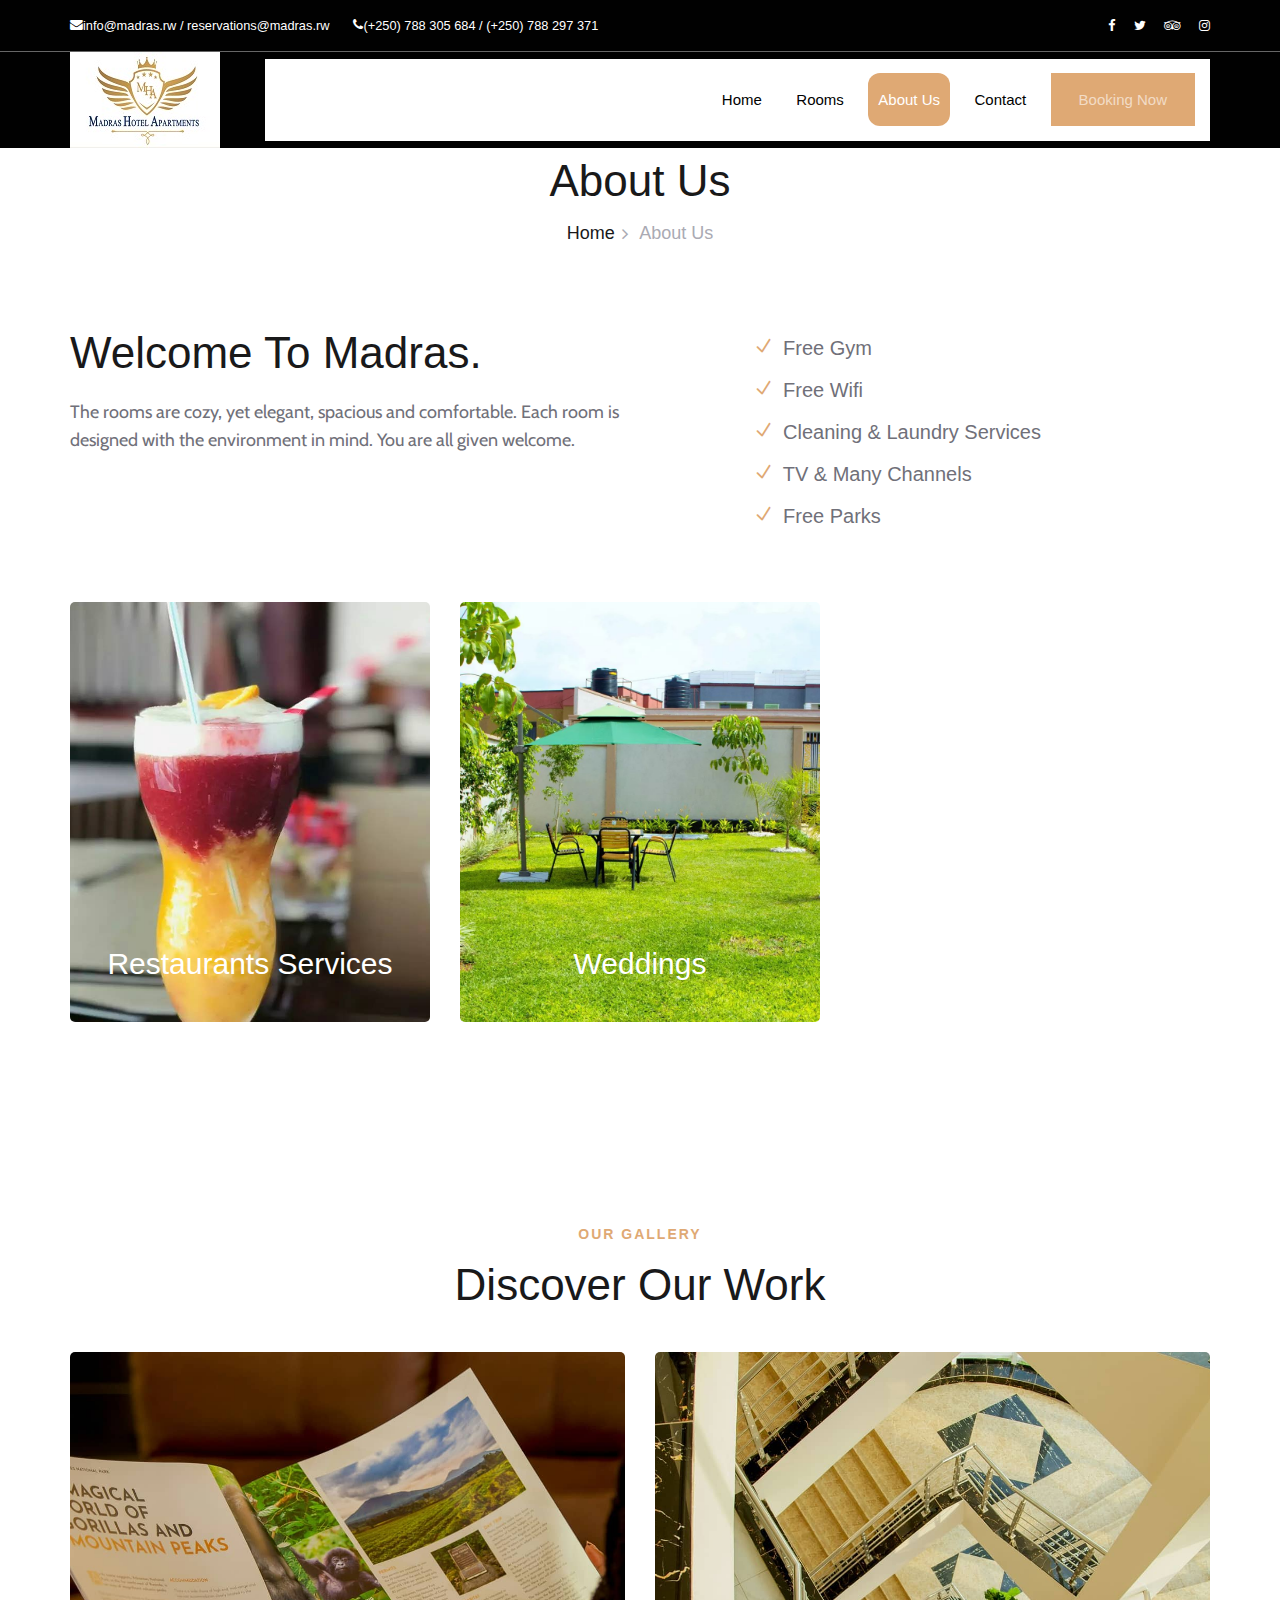
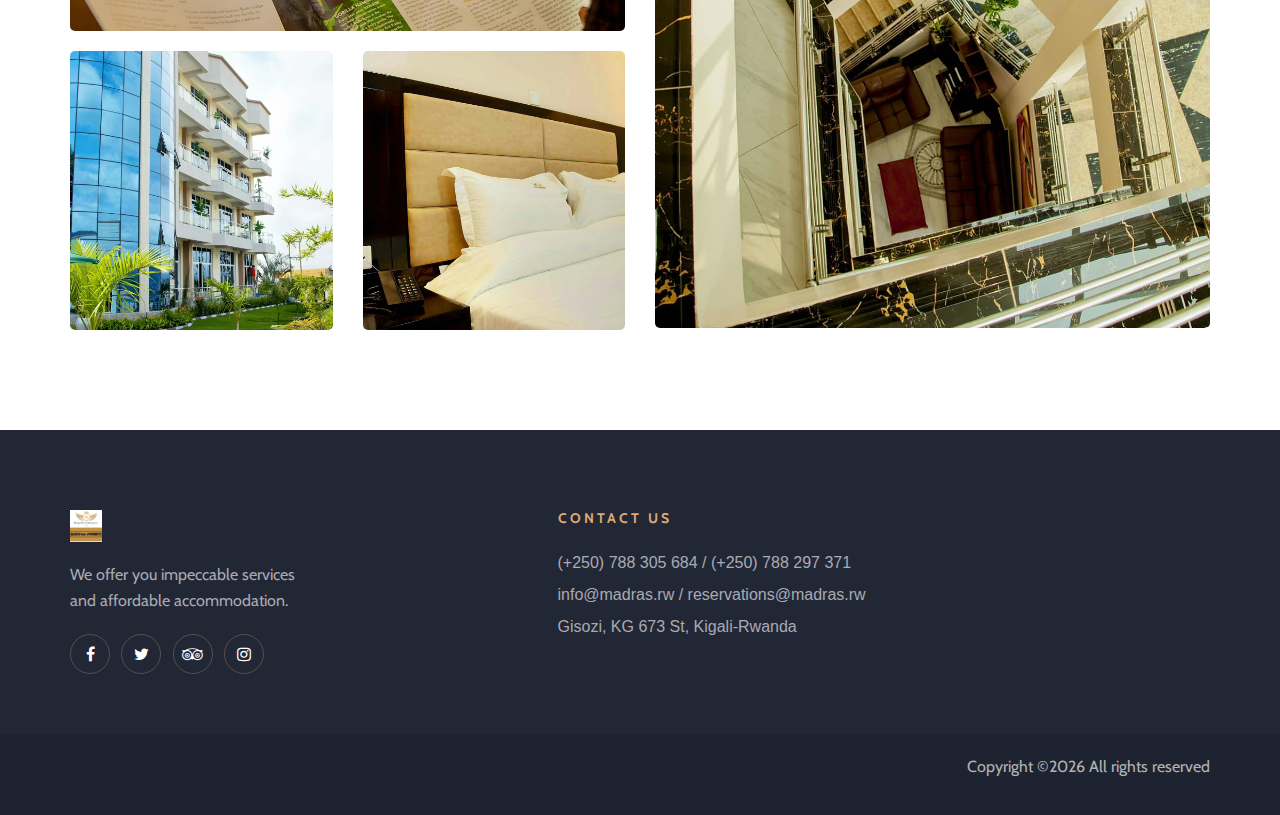
==== commit 44579018: "Favicon Logo" ====
--- a/about-us.html
+++ b/about-us.html
@@ -3,12 +3,15 @@
 
 <head>
     <meta charset="UTF-8">
-    <meta name="description" content="Sona Template">
-    <meta name="keywords" content="Sona, unica, creative, html">
+    <meta name="description" content="Madras Hotel Apartments">
+    <meta name="keywords" content="Madras, Hotel, Apartment, Gisozi, Booking">
     <meta name="viewport" content="width=device-width, initial-scale=1.0">
     <meta http-equiv="X-UA-Compatible" content="ie=edge">
-    <title>Sona | Template</title>
-
+    <title>Madras Hotel Apartments</title>
+
+    <!-- Favicon Logo -->
+    <link rel="icon" type="image/png" href="img/madras/favicon-96x96.png"/>
+    
     <!-- Google Font -->
     <link href="https://fonts.googleapis.com/css?family=Lora:400,700&display=swap" rel="stylesheet">
     <link href="https://fonts.googleapis.com/css?family=Cabin:400,500,600,700&display=swap" rel="stylesheet">
